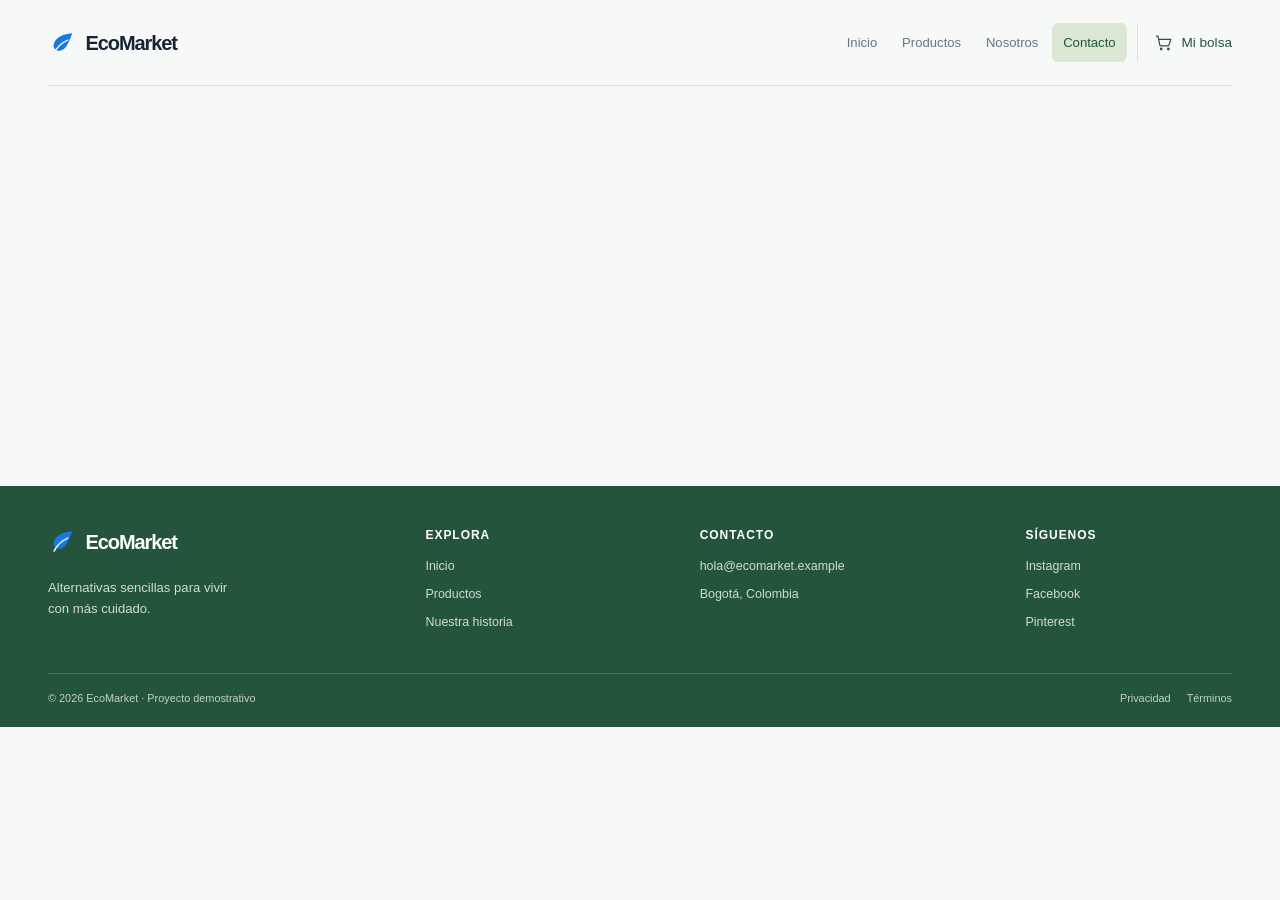
==== views/contacto.html @ 7939d9bd "feat: :construction: interfaz principal" ====
<!doctype html>
<html lang="es">
  <head>
    <meta charset="utf-8">
    <meta name="viewport" content="width=device-width, initial-scale=1">
    <meta name="theme-color" content="#f7f9f8">
    <meta name="description" content="Comunícate con el equipo de EcoMarket.">
    <title>Contacto | EcoMarket</title>
    <link rel="stylesheet" href="../css/main.css"><link rel="stylesheet" href="../css/layout.css"><link rel="stylesheet" href="../css/components.css"><link rel="stylesheet" href="../css/animations.css">
  </head>
  <body>
    <a class="skip-link" href="#contenido">Saltar al contenido</a>
    <header class="site-header"><div class="site-header__inner page-wrap">
      <a class="brand" href="../index.html" aria-label="EcoMarket, inicio"><svg class="brand__mark" viewBox="0 0 40 40" aria-hidden="true"><path d="M32 7C20 8 11 12 8 20c-2 5 1 10 7 10 9 0 13-13 17-23Z" fill="currentColor"/><path d="M8 33c4-8 9-13 18-17" fill="none" stroke="#f5f5dc" stroke-linecap="round" stroke-width="2"/></svg><span>Eco<span class="brand__accent">Market</span></span></a>
      <nav class="site-nav" aria-label="Navegación principal"><input class="site-nav__checkbox" id="menu-principal" type="checkbox" aria-label="Mostrar u ocultar menú"><label class="site-nav__button" for="menu-principal" aria-hidden="true"><span></span><span></span><span></span></label><div class="site-nav__menu"><a class="site-nav__link" href="../index.html">Inicio</a><a class="site-nav__link" href="productos.html">Productos</a><a class="site-nav__link" href="sobre-nosotros.html">Nosotros</a><a class="site-nav__link site-nav__link--current" aria-current="page" href="contacto.html">Contacto</a><a class="header-cart" href="productos.html" aria-label="Ver catálogo y bolsa demostrativa"><svg viewBox="0 0 24 24" aria-hidden="true"><path d="M3 4h2l2 10a2 2 0 0 0 2 2h8a2 2 0 0 0 2-2l2-6H6M10 20a1 1 0 1 1-2 0 1 1 0 0 1 2 0Zm9 0a1 1 0 1 1-2 0 1 1 0 0 1 2 0Z"/></svg><span>Mi bolsa</span></a></div></nav>
    </div></header>
    <main id="contenido" class="page-placeholder"></main>
    <footer class="site-footer" id="footer"><div class="site-footer__main page-wrap"><div class="site-footer__brand"><a class="brand brand--footer" href="../index.html"><svg class="brand__mark" viewBox="0 0 40 40" aria-hidden="true"><path d="M32 7C20 8 11 12 8 20c-2 5 1 10 7 10 9 0 13-13 17-23Z" fill="currentColor"/><path d="M8 33c4-8 9-13 18-17" fill="none" stroke="#f5f5dc" stroke-linecap="round" stroke-width="2"/></svg><span>Eco<span class="brand__accent">Market</span></span></a><p>Alternativas sencillas para vivir<br>con más cuidado.</p></div><div class="site-footer__column"><h2>Explora</h2><a href="../index.html">Inicio</a><a href="productos.html">Productos</a><a href="sobre-nosotros.html">Nuestra historia</a></div><div class="site-footer__column"><h2>Contacto</h2><a href="mailto:hola@ecomarket.example">hola@ecomarket.example</a><span>Bogotá, Colombia</span></div><div class="site-footer__column"><h2>Síguenos</h2><a href="#footer">Instagram</a><a href="#footer">Facebook</a><a href="#footer">Pinterest</a></div></div><div class="site-footer__bottom page-wrap"><span>© 2026 EcoMarket · Proyecto demostrativo</span><div><a href="#privacidad">Privacidad</a><a href="#terminos">Términos</a></div></div></div></footer>
  </body>
</html>
---- css/main.css ----
/* EcoMarket · tokens, reinicio y estilos globales */
:root {
  color-scheme: light;
  --color-primary: #2ecc71;
  --color-primary-dark: #27ae60;
  --color-brand: #1677e8;
  --color-brand-dark: #0c5fc4;
  --color-forest: #24543b;
  --color-leaf: #6c9567;
  --color-sage: #dce8d5;
  --color-beige: #f5f5dc;
  --color-background: #f7f9f8;
  --color-paper: #ffffff;
  --color-earth: #8b674f;
  --color-ink: #182338;
  --color-muted: #65748a;
  --color-line: #dbe2d7;
  --color-error: #b33f35;
  --color-success: #33754a;
  --font-body: "Segoe UI", Arial, sans-serif;
  --font-display: Georgia, "Times New Roman", serif;
  --radius-small: 0.4rem;
  --radius-medium: 0.9rem;
  --radius-large: 1.5rem;
  --content-width: 74rem;
  --shadow-soft: 0 0.8rem 2.2rem rgb(36 84 59 / 10%);
}

*,
*::before,
*::after { box-sizing: border-box; }

html { scroll-behavior: smooth; }
body { min-width: 20rem; margin: 0; background: var(--color-background); color: var(--color-ink); font-family: var(--font-body); font-size: 1rem; line-height: 1.6; }
img, svg { display: block; max-width: 100%; }
img { height: auto; }
button, input, textarea, select { font: inherit; }
a { color: inherit; text-decoration: none; }
button, a, input, textarea, select { -webkit-tap-highlight-color: transparent; }
h1, h2, h3, h4, p, figure { margin: 0; }
ul, ol { margin: 0; padding: 0; }

:focus-visible { outline: 3px solid #9a632f; outline-offset: 4px; }
::selection { background: var(--color-sage); color: var(--color-forest); }

.page-wrap { width: min(var(--content-width), calc(100% - 2rem)); margin-inline: auto; }
.visually-hidden { position: absolute; width: 1px; height: 1px; overflow: hidden; clip: rect(0, 0, 0, 0); white-space: nowrap; clip-path: inset(50%); }
.skip-link { position: fixed; z-index: 100; top: 0.75rem; left: 0.75rem; padding: 0.65rem 1rem; transform: translateY(-160%); border-radius: var(--radius-small); background: var(--color-forest); color: white; }
.skip-link:focus { transform: translateY(0); }
.page-placeholder { min-height: 25rem; }

@media (min-width: 48rem) {
  .page-wrap { width: min(var(--content-width), calc(100% - 4rem)); }
}

@media (prefers-reduced-motion: reduce) {
  *, *::before, *::after { scroll-behavior: auto !important; animation-duration: 0.01ms !important; animation-iteration-count: 1 !important; transition-duration: 0.01ms !important; }
}
---- css/layout.css ----
/* EcoMarket · cabecera, navegación y pie compartidos */
.site-header { position: relative; z-index: 10; background: var(--color-background); }
.site-header__inner { display: flex; min-height: 4.8rem; align-items: center; justify-content: space-between; border-bottom: 1px solid var(--color-line); }
.brand { display: inline-flex; align-items: center; gap: 0.45rem; color: var(--color-ink); font-size: 1.25rem; font-weight: 750; letter-spacing: -0.055em; line-height: 1; }
.brand__mark { width: 1.9rem; color: var(--color-brand); }
.brand__accent { color: inherit; font-weight: 750; }

.site-nav { position: relative; }
.site-nav__checkbox { position: absolute; z-index: 2; top: 0; right: 0; width: 2.75rem; height: 2.75rem; margin: 0; opacity: 0; cursor: pointer; }
.site-nav__button { display: grid; width: 2.75rem; height: 2.75rem; align-content: center; justify-items: center; gap: 0.28rem; border: 1px solid var(--color-line); border-radius: 50%; color: var(--color-forest); cursor: pointer; }
.site-nav__button span { width: 1rem; height: 1px; background: currentColor; transition: transform 180ms ease, opacity 180ms ease; }
.site-nav__checkbox:focus-visible + .site-nav__button { outline: 3px solid #9a632f; outline-offset: 4px; }
.site-nav__checkbox:checked + .site-nav__button span:first-child { transform: translateY(0.29rem) rotate(45deg); }
.site-nav__checkbox:checked + .site-nav__button span:nth-child(2) { opacity: 0; }
.site-nav__checkbox:checked + .site-nav__button span:last-child { transform: translateY(-0.29rem) rotate(-45deg); }
.site-nav__menu { position: absolute; top: calc(100% + 0.75rem); right: 0; display: none; min-width: min(17rem, calc(100vw - 2rem)); gap: 0.2rem; padding: 0.7rem; border: 1px solid var(--color-line); border-radius: var(--radius-medium); background: var(--color-paper); box-shadow: var(--shadow-soft); }
.site-nav__checkbox:checked ~ .site-nav__menu { display: grid; }
.site-nav__link { padding: 0.7rem 0.8rem; border-radius: var(--radius-small); color: var(--color-muted); font-size: 0.88rem; }
.site-nav__link:hover, .site-nav__link--current { background: var(--color-sage); color: var(--color-forest); }
.header-cart { display: flex; align-items: center; gap: 0.5rem; padding: 0.65rem 0.8rem; border-top: 1px solid var(--color-line); color: var(--color-forest); font-size: 0.85rem; }
.header-cart svg { width: 1.2rem; fill: none; stroke: currentColor; stroke-linecap: round; stroke-linejoin: round; stroke-width: 1.5; }

.site-footer { background: var(--color-forest); color: #eef3e9; }
.site-footer__main { display: grid; grid-template-columns: repeat(2, minmax(0, 1fr)); gap: 1.8rem 1rem; padding-block: 2.5rem; }
.site-footer__brand { grid-column: 1 / -1; }
.brand--footer { color: white; }
.brand--footer .brand__accent { color: inherit; }
.site-footer__brand > p { margin-top: 0.8rem; color: #d1ddcf; font-size: 0.82rem; }
.site-footer__column { display: flex; flex-direction: column; align-items: flex-start; gap: 0.5rem; color: #d1ddcf; font-size: 0.78rem; }
.site-footer__column h2 { margin-bottom: 0.2rem; color: white; font-family: var(--font-body); font-size: 0.75rem; font-weight: 700; letter-spacing: 0.08em; text-transform: uppercase; }
.site-footer__column a:hover, .site-footer__bottom a:hover { color: white; text-decoration: underline; text-underline-offset: 0.2em; }
.site-footer__bottom { display: flex; flex-direction: column; gap: 0.7rem; padding-block: 1rem 1.25rem; border-top: 1px solid rgb(255 255 255 / 20%); color: #c2d0c1; font-size: 0.68rem; }
.site-footer__bottom div { display: flex; gap: 1rem; }

@media (min-width: 42rem) {
  .site-footer__main { grid-template-columns: 1.4fr 1fr 1.2fr 0.8fr; }
  .site-footer__brand { grid-column: auto; }
  .site-footer__bottom { flex-direction: row; justify-content: space-between; }
}

@media (min-width: 54rem) {
  .site-header__inner { min-height: 5.4rem; }
  .site-nav__checkbox, .site-nav__button { display: none; }
  .site-nav__menu, .site-nav__checkbox:not(:checked) ~ .site-nav__menu, .site-nav__checkbox:checked ~ .site-nav__menu { position: static; display: flex; min-width: 0; align-items: center; gap: 0.15rem; padding: 0; border: 0; background: transparent; box-shadow: none; }
  .site-nav__link { padding: 0.55rem 0.7rem; font-size: 0.82rem; }
  .header-cart { margin-left: 0.5rem; padding: 0.55rem 0 0.55rem 1rem; border-top: 0; border-left: 1px solid var(--color-line); }
}
---- css/components.css ----
/* EcoMarket · componentes que se reutilizan en las vistas */
.button { display: inline-flex; min-height: 3rem; align-items: center; justify-content: center; gap: 0.6rem; padding: 0.7rem 1.2rem; border: 1px solid transparent; border-radius: var(--radius-small); font-size: 0.88rem; font-weight: 650; transition: color 180ms ease, background-color 180ms ease, border-color 180ms ease, transform 180ms ease; }
.button--primary { background: var(--color-primary-dark); color: white; }
.button--primary:hover { transform: translateY(-2px); background: var(--color-forest); }
.button--outline { border-color: var(--color-forest); color: var(--color-forest); }
.button--outline:hover { background: var(--color-forest); color: white; }
.button svg { width: 1.1rem; fill: none; stroke: currentColor; stroke-linecap: round; stroke-linejoin: round; stroke-width: 1.6; }

.card { overflow: hidden; border: 1px solid var(--color-line); border-radius: var(--radius-medium); background: var(--color-paper); transition: transform 200ms ease, box-shadow 200ms ease; }
.card:hover { transform: translateY(-3px); box-shadow: var(--shadow-soft); }

.field { display: grid; gap: 0.35rem; }
.field label { color: var(--color-forest); font-size: 0.8rem; font-weight: 650; }
.field input, .field textarea, .field select { width: 100%; min-height: 2.8rem; padding: 0.65rem 0.75rem; border: 1px solid var(--color-line); border-radius: var(--radius-small); background: var(--color-paper); color: var(--color-ink); }
.field textarea { min-height: 7rem; resize: vertical; }
.field input:focus, .field textarea:focus, .field select:focus { border-color: var(--color-primary-dark); outline: 0; box-shadow: 0 0 0 3px rgb(39 174 96 / 15%); }
---- css/animations.css ----
/* EcoMarket · transiciones suaves, sin bloquear controles ni contenido */
@keyframes appear { from { opacity: 0; transform: translateY(0.4rem); } to { opacity: 1; transform: translateY(0); } }

.button, .card, .site-nav__link, .site-footer__column a { transition-timing-function: ease; }
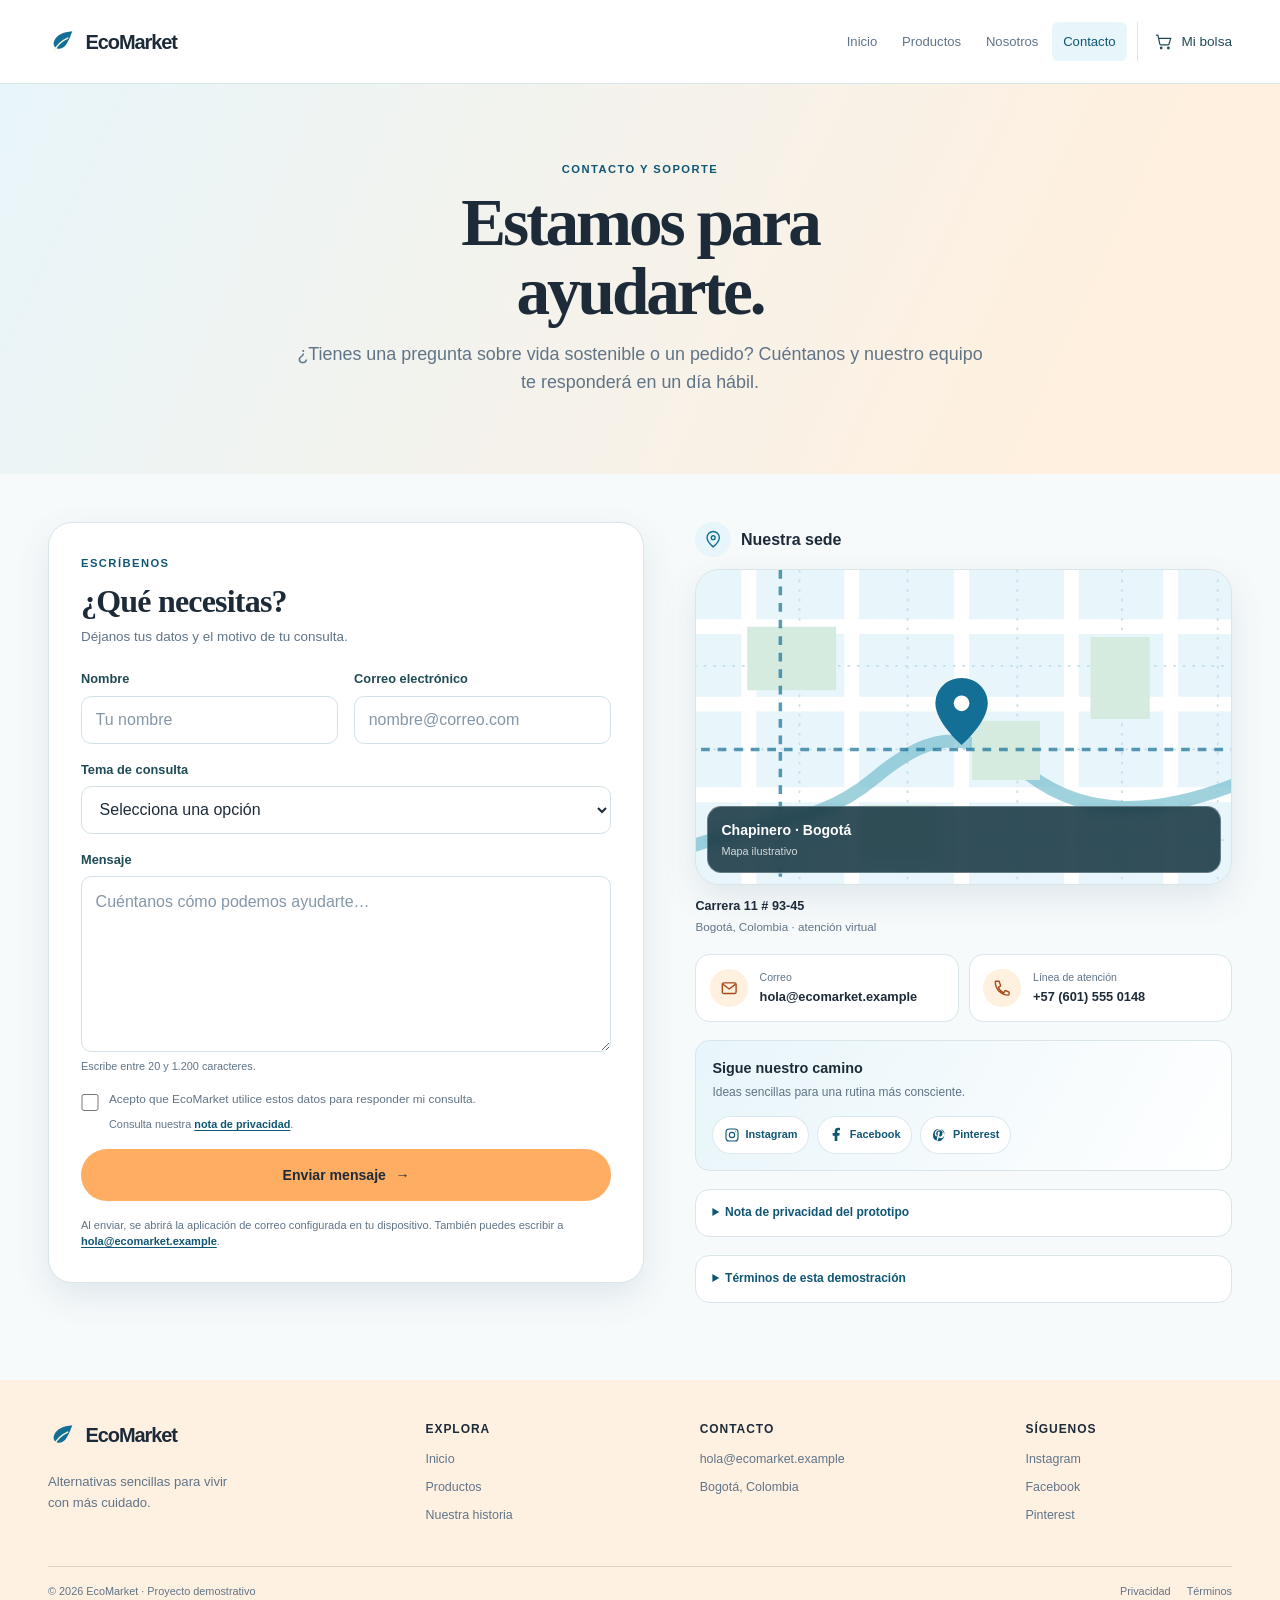
==== commit e672b7df: "feat: agregar página de contacto" ====
--- a/views/contacto.html
+++ b/views/contacto.html
@@ -3,7 +3,7 @@
   <head>
     <meta charset="utf-8">
     <meta name="viewport" content="width=device-width, initial-scale=1">
-    <meta name="theme-color" content="#f7f9f8">
+    <meta name="theme-color" content="#f7fafb">
     <meta name="description" content="Comunícate con el equipo de EcoMarket.">
     <title>Contacto | EcoMarket</title>
     <link rel="stylesheet" href="../css/main.css"><link rel="stylesheet" href="../css/layout.css"><link rel="stylesheet" href="../css/components.css"><link rel="stylesheet" href="../css/animations.css">
@@ -14,7 +14,115 @@
       <a class="brand" href="../index.html" aria-label="EcoMarket, inicio"><svg class="brand__mark" viewBox="0 0 40 40" aria-hidden="true"><path d="M32 7C20 8 11 12 8 20c-2 5 1 10 7 10 9 0 13-13 17-23Z" fill="currentColor"/><path d="M8 33c4-8 9-13 18-17" fill="none" stroke="#f5f5dc" stroke-linecap="round" stroke-width="2"/></svg><span>Eco<span class="brand__accent">Market</span></span></a>
       <nav class="site-nav" aria-label="Navegación principal"><input class="site-nav__checkbox" id="menu-principal" type="checkbox" aria-label="Mostrar u ocultar menú"><label class="site-nav__button" for="menu-principal" aria-hidden="true"><span></span><span></span><span></span></label><div class="site-nav__menu"><a class="site-nav__link" href="../index.html">Inicio</a><a class="site-nav__link" href="productos.html">Productos</a><a class="site-nav__link" href="sobre-nosotros.html">Nosotros</a><a class="site-nav__link site-nav__link--current" aria-current="page" href="contacto.html">Contacto</a><a class="header-cart" href="productos.html" aria-label="Ver catálogo y bolsa demostrativa"><svg viewBox="0 0 24 24" aria-hidden="true"><path d="M3 4h2l2 10a2 2 0 0 0 2 2h8a2 2 0 0 0 2-2l2-6H6M10 20a1 1 0 1 1-2 0 1 1 0 0 1 2 0Zm9 0a1 1 0 1 1-2 0 1 1 0 0 1 2 0Z"/></svg><span>Mi bolsa</span></a></div></nav>
     </div></header>
-    <main id="contenido" class="page-placeholder"></main>
-    <footer class="site-footer" id="footer"><div class="site-footer__main page-wrap"><div class="site-footer__brand"><a class="brand brand--footer" href="../index.html"><svg class="brand__mark" viewBox="0 0 40 40" aria-hidden="true"><path d="M32 7C20 8 11 12 8 20c-2 5 1 10 7 10 9 0 13-13 17-23Z" fill="currentColor"/><path d="M8 33c4-8 9-13 18-17" fill="none" stroke="#f5f5dc" stroke-linecap="round" stroke-width="2"/></svg><span>Eco<span class="brand__accent">Market</span></span></a><p>Alternativas sencillas para vivir<br>con más cuidado.</p></div><div class="site-footer__column"><h2>Explora</h2><a href="../index.html">Inicio</a><a href="productos.html">Productos</a><a href="sobre-nosotros.html">Nuestra historia</a></div><div class="site-footer__column"><h2>Contacto</h2><a href="mailto:hola@ecomarket.example">hola@ecomarket.example</a><span>Bogotá, Colombia</span></div><div class="site-footer__column"><h2>Síguenos</h2><a href="#footer">Instagram</a><a href="#footer">Facebook</a><a href="#footer">Pinterest</a></div></div><div class="site-footer__bottom page-wrap"><span>© 2026 EcoMarket · Proyecto demostrativo</span><div><a href="#privacidad">Privacidad</a><a href="#terminos">Términos</a></div></div></div></footer>
+    <main id="contenido" class="contact-page">
+      <section class="contact-intro" aria-labelledby="contact-title">
+        <div class="page-wrap">
+          <p class="eyebrow">Contacto y soporte</p>
+          <h1 id="contact-title">Estamos para ayudarte.</h1>
+          <p>¿Tienes una pregunta sobre vida sostenible o un pedido? Cuéntanos y nuestro equipo te responderá en un día hábil.</p>
+        </div>
+      </section>
+
+      <section class="contact-section page-wrap" aria-label="Formulario y datos de contacto">
+        <div class="contact-grid">
+          <div class="contact-form-panel">
+            <div class="contact-form-panel__intro">
+              <p class="eyebrow">Escríbenos</p>
+              <h2>¿Qué necesitas?</h2>
+              <p>Déjanos tus datos y el motivo de tu consulta.</p>
+            </div>
+            <form class="contact-form" action="mailto:hola@ecomarket.example" method="post" enctype="text/plain">
+              <div class="contact-form__fields">
+                <div class="field">
+                  <label for="contact-name">Nombre</label>
+                  <input id="contact-name" name="nombre" type="text" autocomplete="name" minlength="2" maxlength="80" placeholder="Tu nombre" required>
+                </div>
+                <div class="field">
+                  <label for="contact-email">Correo electrónico</label>
+                  <input id="contact-email" name="correo" type="email" autocomplete="email" maxlength="120" placeholder="nombre@correo.com" required>
+                </div>
+                <div class="field contact-form__subject">
+                  <label for="contact-subject">Tema de consulta</label>
+                  <select id="contact-subject" name="tema" required>
+                    <option value="" selected disabled>Selecciona una opción</option>
+                    <option value="productos">Productos y materiales</option>
+                    <option value="pedido">Mi pedido</option>
+                    <option value="devolucion">Envíos y devoluciones</option>
+                    <option value="otro">Otro tema</option>
+                  </select>
+                </div>
+                <div class="field contact-form__message">
+                  <label for="contact-message">Mensaje</label>
+                  <textarea id="contact-message" name="mensaje" rows="6" minlength="20" maxlength="1200" placeholder="Cuéntanos cómo podemos ayudarte…" required></textarea>
+                  <small>Escribe entre 20 y 1.200 caracteres.</small>
+                </div>
+              </div>
+              <div class="contact-consent">
+                <input id="contact-consent" name="consentimiento" type="checkbox" required>
+                <label for="contact-consent">Acepto que EcoMarket utilice estos datos para responder mi consulta.</label>
+              </div>
+              <p class="contact-consent__note">Consulta nuestra <a href="#privacidad">nota de privacidad</a>.</p>
+              <button class="button button--primary contact-form__submit" type="submit">Enviar mensaje <span aria-hidden="true">→</span></button>
+              <p class="contact-form__note">Al enviar, se abrirá la aplicación de correo configurada en tu dispositivo. También puedes escribir a <a href="mailto:hola@ecomarket.example">hola@ecomarket.example</a>.</p>
+            </form>
+          </div>
+
+          <aside class="contact-aside" aria-label="Ubicación y otros medios de contacto">
+            <section class="contact-location" aria-labelledby="location-title">
+              <div class="contact-section-heading">
+                <span class="contact-section-heading__icon" aria-hidden="true"><svg viewBox="0 0 24 24"><path d="M20 10c0 5-8 12-8 12S4 15 4 10a8 8 0 1 1 16 0Z"/><circle cx="12" cy="10" r="2.5"/></svg></span>
+                <h2 id="location-title">Nuestra sede</h2>
+              </div>
+              <div class="contact-map" role="img" aria-label="Mapa ilustrativo de Chapinero, Bogotá. La dirección es de demostración y no corresponde a una tienda abierta al público.">
+                <svg viewBox="0 0 640 360" aria-hidden="true" preserveAspectRatio="xMidYMid slice">
+                  <rect width="640" height="360" fill="#e8f5fa"/>
+                  <path d="M0 65h640M0 154h640M0 258h640M74 0v360M192 0v360M318 0v360M444 0v360M558 0v360" stroke="#fff" stroke-width="17"/>
+                  <path d="M0 110h640M0 206h640M0 310h640M132 0v360M256 0v360M382 0v360M502 0v360M612 0v360" stroke="#c3dfe8" stroke-width="2" stroke-dasharray="3 8"/>
+                  <path d="M0 320c94-35 151-25 218-81 73-61 112-52 179-3 63 47 143 48 243 7" fill="none" stroke="#78bfd1" stroke-width="15" opacity=".7"/>
+                  <path d="M72 65h102v73H72zm258 108h78v68h-78zM466 77h68v94h-68zM205 270h83v62h-83z" fill="#d5ebdf"/>
+                  <path d="M110 0v360M0 206h640" stroke="#146f96" stroke-width="4" stroke-dasharray="10 9" opacity=".7"/>
+                  <circle cx="318" cy="154" r="30" fill="#ffad62" opacity=".28"/>
+                  <path d="M318 124c-17 0-30 13-30 29 0 22 30 48 30 48s30-26 30-48c0-16-13-29-30-29Z" fill="#146f96"/>
+                  <circle cx="318" cy="153" r="9" fill="#fff"/>
+                </svg>
+                <div class="contact-map__caption"><strong>Chapinero · Bogotá</strong><span>Mapa ilustrativo</span></div>
+              </div>
+              <address class="contact-address"><strong>Carrera 11 # 93-45</strong><span>Bogotá, Colombia · atención virtual</span></address>
+            </section>
+
+            <div class="contact-methods" aria-label="Contacto directo">
+              <a class="contact-method" href="mailto:hola@ecomarket.example">
+                <span class="contact-method__icon" aria-hidden="true"><svg viewBox="0 0 24 24"><rect x="3" y="5" width="18" height="14" rx="2"/><path d="m4 7 8 6 8-6"/></svg></span>
+                <span><small>Correo</small><strong>hola@ecomarket.example</strong></span>
+              </a>
+              <a class="contact-method" href="tel:+576015550148">
+                <span class="contact-method__icon" aria-hidden="true"><svg viewBox="0 0 24 24"><path d="M7 3H4a1 1 0 0 0-1 1c0 9.4 7.6 17 17 17a1 1 0 0 0 1-1v-3l-5-2-2 3a14 14 0 0 1-7-7l3-2-2-6Z"/></svg></span>
+                <span><small>Línea de atención</small><strong>+57 (601) 555 0148</strong></span>
+              </a>
+            </div>
+
+            <section class="contact-social" aria-labelledby="social-title">
+              <h2 id="social-title">Sigue nuestro camino</h2>
+              <p>Ideas sencillas para una rutina más consciente.</p>
+              <div class="contact-social__links">
+                <a href="https://www.instagram.com/" target="_blank" rel="noopener noreferrer" aria-label="Instagram de EcoMarket, enlace de demostración"><svg viewBox="0 0 24 24" aria-hidden="true"><rect x="3" y="3" width="18" height="18" rx="5"/><circle cx="12" cy="12" r="4"/><circle cx="17.5" cy="6.5" r=".8" fill="currentColor" stroke="none"/></svg><span>Instagram</span></a>
+                <a href="https://www.facebook.com/" target="_blank" rel="noopener noreferrer" aria-label="Facebook de EcoMarket, enlace de demostración"><svg viewBox="0 0 24 24" aria-hidden="true"><path d="M14 21v-8h3l.5-4H14V7c0-1.2.4-2 2-2h2V1.5c-.8-.1-1.8-.2-3-.2-3.2 0-5 1.9-5 5.3V9H7v4h3v8Z" fill="currentColor" stroke="none"/></svg><span>Facebook</span></a>
+                <a href="https://www.pinterest.com/" target="_blank" rel="noopener noreferrer" aria-label="Pinterest de EcoMarket, enlace de demostración"><svg viewBox="0 0 24 24" aria-hidden="true"><path d="M12 3a9 9 0 0 0-3.3 17.4c-.1-1.5 0-3 .4-4.6l1.2-5s-.3-.6-.3-1.5c0-1.4.8-2.5 1.9-2.5.9 0 1.3.7 1.3 1.6 0 1-.7 2.5-1 3.9-.3 1.1.6 2 1.7 2 2 0 3.4-2.6 3.4-5.6 0-2.3-1.6-4-4.4-4-3.2 0-5.2 2.4-5.2 5.1 0 .9.3 1.9.8 2.4.2.2.2.4.2.6l-.3 1c-.1.3-.3.4-.6.3-1.4-.6-2.1-2.2-2.1-4 0-3 2.6-6.7 7.7-6.7 4.1 0 6.8 3 6.8 6.2 0 4.2-2.3 7.3-5.8 7.3-1.2 0-2.4-.7-2.8-1.4l-.8 3c-.3 1-.8 2-1.3 2.8A9 9 0 1 0 12 3Z" fill="currentColor" stroke="none"/></svg><span>Pinterest</span></a>
+              </div>
+            </section>
+
+            <details class="contact-privacy" id="privacidad">
+              <summary>Nota de privacidad del prototipo</summary>
+              <p>Esta versión académica no guarda los datos. Al enviar el formulario, tu navegador abrirá la aplicación de correo configurada para que decidas si quieres enviar el mensaje.</p>
+            </details>
+            <details class="contact-privacy" id="terminos">
+              <summary>Términos de esta demostración</summary>
+              <p>La ubicación, el teléfono y el contenido son ilustrativos. EcoMarket es un proyecto académico y no procesa compras ni solicitudes reales.</p>
+            </details>
+          </aside>
+        </div>
+      </section>
+    </main>
+    <footer class="site-footer" id="footer"><div class="site-footer__main page-wrap"><div class="site-footer__brand"><a class="brand brand--footer" href="../index.html"><svg class="brand__mark" viewBox="0 0 40 40" aria-hidden="true"><path d="M32 7C20 8 11 12 8 20c-2 5 1 10 7 10 9 0 13-13 17-23Z" fill="currentColor"/><path d="M8 33c4-8 9-13 18-17" fill="none" stroke="#f5f5dc" stroke-linecap="round" stroke-width="2"/></svg><span>Eco<span class="brand__accent">Market</span></span></a><p>Alternativas sencillas para vivir<br>con más cuidado.</p></div><div class="site-footer__column"><h2>Explora</h2><a href="../index.html">Inicio</a><a href="productos.html">Productos</a><a href="sobre-nosotros.html">Nuestra historia</a></div><div class="site-footer__column"><h2>Contacto</h2><a href="mailto:hola@ecomarket.example">hola@ecomarket.example</a><span>Bogotá, Colombia</span></div><div class="site-footer__column"><h2>Síguenos</h2><a href="https://www.instagram.com/" target="_blank" rel="noopener noreferrer">Instagram</a><a href="https://www.facebook.com/" target="_blank" rel="noopener noreferrer">Facebook</a><a href="https://www.pinterest.com/" target="_blank" rel="noopener noreferrer">Pinterest</a></div></div><div class="site-footer__bottom page-wrap"><span>© 2026 EcoMarket · Proyecto demostrativo</span><div><a href="#privacidad">Privacidad</a><a href="#terminos">Términos</a></div></div></footer>
   </body>
 </html>
--- a/css/main.css
+++ b/css/main.css
@@ -1,20 +1,23 @@
-/* EcoMarket · tokens, reinicio y estilos globales */
+/* EcoMarket · paleta cielo y mandarina, reinicio y estilos globales */
 :root {
   color-scheme: light;
-  --color-primary: #2ecc71;
-  --color-primary-dark: #27ae60;
-  --color-brand: #1677e8;
-  --color-brand-dark: #0c5fc4;
-  --color-forest: #24543b;
-  --color-leaf: #6c9567;
-  --color-sage: #dce8d5;
-  --color-beige: #f5f5dc;
-  --color-background: #f7f9f8;
+  --color-primary: #ffad62;
+  --color-primary-dark: #ee8b40;
+  --color-brand: #146f96;
+  --color-brand-dark: #105675;
+  --color-forest: #204b55;
+  --color-leaf: #67a27f;
+  --color-sage: #e1f0f4;
+  --color-beige: #fff1e2;
+  --color-background: #f7fafb;
   --color-paper: #ffffff;
-  --color-earth: #8b674f;
-  --color-ink: #182338;
-  --color-muted: #65748a;
-  --color-line: #dbe2d7;
+  --color-earth: #b85e32;
+  --color-ink: #1d2b39;
+  --color-muted: #607487;
+  --color-line: #d9e5e9;
+  --color-sky: #e8f5fa;
+  --color-apricot: #fff0df;
+  --color-orange: #a84b1c;
   --color-error: #b33f35;
   --color-success: #33754a;
   --font-body: "Segoe UI", Arial, sans-serif;
@@ -23,7 +26,7 @@
   --radius-medium: 0.9rem;
   --radius-large: 1.5rem;
   --content-width: 74rem;
-  --shadow-soft: 0 0.8rem 2.2rem rgb(36 84 59 / 10%);
+  --shadow-soft: 0 0.8rem 2.2rem rgb(29 83 105 / 11%);
 }
 
 *,
@@ -40,7 +43,7 @@
 h1, h2, h3, h4, p, figure { margin: 0; }
 ul, ol { margin: 0; padding: 0; }
 
-:focus-visible { outline: 3px solid #9a632f; outline-offset: 4px; }
+:focus-visible { outline: 3px solid #a55220; outline-offset: 4px; }
 ::selection { background: var(--color-sage); color: var(--color-forest); }
 
 .page-wrap { width: min(var(--content-width), calc(100% - 2rem)); margin-inline: auto; }
--- a/css/layout.css
+++ b/css/layout.css
@@ -1,35 +1,38 @@
-/* EcoMarket · cabecera, navegación y pie compartidos */
-.site-header { position: relative; z-index: 10; background: var(--color-background); }
-.site-header__inner { display: flex; min-height: 4.8rem; align-items: center; justify-content: space-between; border-bottom: 1px solid var(--color-line); }
-.brand { display: inline-flex; align-items: center; gap: 0.45rem; color: var(--color-ink); font-size: 1.25rem; font-weight: 750; letter-spacing: -0.055em; line-height: 1; }
+﻿/* EcoMarket · cabecera, navegación y pie compartidos */
+.site-header { position: relative; z-index: 10; border-bottom: 1px solid var(--color-line); background: var(--color-paper); }
+.site-header__inner { display: flex; min-height: 4.8rem; align-items: center; justify-content: space-between; }
+.brand { display: inline-flex; flex: 0 0 auto; align-items: center; gap: 0.45rem; color: var(--color-ink); font-size: 1.25rem; font-weight: 750; letter-spacing: -0.055em; line-height: 1; }
 .brand__mark { width: 1.9rem; color: var(--color-brand); }
 .brand__accent { color: inherit; font-weight: 750; }
 
+.site-header__actions { display: flex; align-items: center; gap: 0.2rem; }
 .site-nav { position: relative; }
 .site-nav__checkbox { position: absolute; z-index: 2; top: 0; right: 0; width: 2.75rem; height: 2.75rem; margin: 0; opacity: 0; cursor: pointer; }
 .site-nav__button { display: grid; width: 2.75rem; height: 2.75rem; align-content: center; justify-items: center; gap: 0.28rem; border: 1px solid var(--color-line); border-radius: 50%; color: var(--color-forest); cursor: pointer; }
 .site-nav__button span { width: 1rem; height: 1px; background: currentColor; transition: transform 180ms ease, opacity 180ms ease; }
-.site-nav__checkbox:focus-visible + .site-nav__button { outline: 3px solid #9a632f; outline-offset: 4px; }
+.site-nav__checkbox:focus-visible + .site-nav__button { outline: 3px solid var(--color-brand); outline-offset: 4px; }
 .site-nav__checkbox:checked + .site-nav__button span:first-child { transform: translateY(0.29rem) rotate(45deg); }
 .site-nav__checkbox:checked + .site-nav__button span:nth-child(2) { opacity: 0; }
 .site-nav__checkbox:checked + .site-nav__button span:last-child { transform: translateY(-0.29rem) rotate(-45deg); }
 .site-nav__menu { position: absolute; top: calc(100% + 0.75rem); right: 0; display: none; min-width: min(17rem, calc(100vw - 2rem)); gap: 0.2rem; padding: 0.7rem; border: 1px solid var(--color-line); border-radius: var(--radius-medium); background: var(--color-paper); box-shadow: var(--shadow-soft); }
 .site-nav__checkbox:checked ~ .site-nav__menu { display: grid; }
 .site-nav__link { padding: 0.7rem 0.8rem; border-radius: var(--radius-small); color: var(--color-muted); font-size: 0.88rem; }
-.site-nav__link:hover, .site-nav__link--current { background: var(--color-sage); color: var(--color-forest); }
-.header-cart { display: flex; align-items: center; gap: 0.5rem; padding: 0.65rem 0.8rem; border-top: 1px solid var(--color-line); color: var(--color-forest); font-size: 0.85rem; }
-.header-cart svg { width: 1.2rem; fill: none; stroke: currentColor; stroke-linecap: round; stroke-linejoin: round; stroke-width: 1.5; }
+.site-nav__link:hover, .site-nav__link--current { background: var(--color-sky); color: var(--color-brand-dark); }
+.header-quicklinks { display: flex; align-items: center; gap: 0.15rem; }
+.header-icon { display: grid; width: 2.65rem; height: 2.65rem; place-items: center; border-radius: 50%; color: var(--color-muted); transition: background-color 180ms ease, color 180ms ease; }
+.header-icon:hover { background: var(--color-sky); color: var(--color-brand-dark); }
+.header-icon svg { width: 1.35rem; fill: none; stroke: currentColor; stroke-linecap: round; stroke-linejoin: round; stroke-width: 1.8; }
 
-.site-footer { background: var(--color-forest); color: #eef3e9; }
+.site-footer { background: var(--color-beige); color: var(--color-ink); }
 .site-footer__main { display: grid; grid-template-columns: repeat(2, minmax(0, 1fr)); gap: 1.8rem 1rem; padding-block: 2.5rem; }
 .site-footer__brand { grid-column: 1 / -1; }
-.brand--footer { color: white; }
+.brand--footer { color: var(--color-ink); }
 .brand--footer .brand__accent { color: inherit; }
-.site-footer__brand > p { margin-top: 0.8rem; color: #d1ddcf; font-size: 0.82rem; }
-.site-footer__column { display: flex; flex-direction: column; align-items: flex-start; gap: 0.5rem; color: #d1ddcf; font-size: 0.78rem; }
-.site-footer__column h2 { margin-bottom: 0.2rem; color: white; font-family: var(--font-body); font-size: 0.75rem; font-weight: 700; letter-spacing: 0.08em; text-transform: uppercase; }
-.site-footer__column a:hover, .site-footer__bottom a:hover { color: white; text-decoration: underline; text-underline-offset: 0.2em; }
-.site-footer__bottom { display: flex; flex-direction: column; gap: 0.7rem; padding-block: 1rem 1.25rem; border-top: 1px solid rgb(255 255 255 / 20%); color: #c2d0c1; font-size: 0.68rem; }
+.site-footer__brand > p { max-width: 18rem; margin-top: 0.8rem; color: var(--color-muted); font-size: 0.82rem; }
+.site-footer__column { display: flex; flex-direction: column; align-items: flex-start; gap: 0.5rem; color: var(--color-muted); font-size: 0.78rem; }
+.site-footer__column h2 { margin-bottom: 0.2rem; color: var(--color-ink); font-family: var(--font-body); font-size: 0.75rem; font-weight: 700; letter-spacing: 0.08em; text-transform: uppercase; }
+.site-footer__column a:hover, .site-footer__bottom a:hover { color: var(--color-brand-dark); text-decoration: underline; text-underline-offset: 0.2em; }
+.site-footer__bottom { display: flex; flex-direction: column; gap: 0.7rem; padding-block: 1rem 1.25rem; border-top: 1px solid rgb(24 35 56 / 15%); color: var(--color-muted); font-size: 0.68rem; }
 .site-footer__bottom div { display: flex; gap: 1rem; }
 
 @media (min-width: 42rem) {
@@ -39,9 +42,19 @@
 }
 
 @media (min-width: 54rem) {
-  .site-header__inner { min-height: 5.4rem; }
+  .site-header__inner { min-height: 5.2rem; }
+  .site-header__actions { flex: 1; justify-content: flex-end; gap: clamp(1rem, 4vw, 3rem); margin-left: 2rem; }
   .site-nav__checkbox, .site-nav__button { display: none; }
   .site-nav__menu, .site-nav__checkbox:not(:checked) ~ .site-nav__menu, .site-nav__checkbox:checked ~ .site-nav__menu { position: static; display: flex; min-width: 0; align-items: center; gap: 0.15rem; padding: 0; border: 0; background: transparent; box-shadow: none; }
   .site-nav__link { padding: 0.55rem 0.7rem; font-size: 0.82rem; }
+  .header-quicklinks { gap: 0.35rem; }
+}
+
+@media (prefers-reduced-motion: reduce) {
+  .site-nav__button span, .header-icon { transition: none; }
+}
+.header-cart { display: flex; align-items: center; gap: 0.5rem; padding: 0.65rem 0.8rem; border-top: 1px solid var(--color-line); color: var(--color-forest); font-size: 0.85rem; }
+.header-cart svg { width: 1.2rem; fill: none; stroke: currentColor; stroke-linecap: round; stroke-linejoin: round; stroke-width: 1.5; }
+@media (min-width: 54rem) {
   .header-cart { margin-left: 0.5rem; padding: 0.55rem 0 0.55rem 1rem; border-top: 0; border-left: 1px solid var(--color-line); }
 }
--- a/css/components.css
+++ b/css/components.css
@@ -1,9 +1,11 @@
-/* EcoMarket · componentes que se reutilizan en las vistas */
-.button { display: inline-flex; min-height: 3rem; align-items: center; justify-content: center; gap: 0.6rem; padding: 0.7rem 1.2rem; border: 1px solid transparent; border-radius: var(--radius-small); font-size: 0.88rem; font-weight: 650; transition: color 180ms ease, background-color 180ms ease, border-color 180ms ease, transform 180ms ease; }
-.button--primary { background: var(--color-primary-dark); color: white; }
-.button--primary:hover { transform: translateY(-2px); background: var(--color-forest); }
+﻿/* EcoMarket · botones, campos y componentes de contenido */
+.button { display: inline-flex; min-height: 3rem; align-items: center; justify-content: center; gap: 0.6rem; padding: 0.7rem 1.2rem; border: 1px solid transparent; border-radius: 999px; font-size: 0.88rem; font-weight: 650; transition: color 180ms ease, background-color 180ms ease, border-color 180ms ease, transform 180ms ease; }
+.button--primary { background: var(--color-primary); color: var(--color-ink); }
+.button--primary:hover { transform: translateY(-2px); background: var(--color-primary-dark); }
 .button--outline { border-color: var(--color-forest); color: var(--color-forest); }
 .button--outline:hover { background: var(--color-forest); color: white; }
+.button--hero-outline { border-color: rgb(255 255 255 / 70%); background: rgb(255 255 255 / 9%); color: white; backdrop-filter: blur(5px); }
+.button--hero-outline:hover { background: white; color: var(--color-ink); }
 .button svg { width: 1.1rem; fill: none; stroke: currentColor; stroke-linecap: round; stroke-linejoin: round; stroke-width: 1.6; }
 
 .card { overflow: hidden; border: 1px solid var(--color-line); border-radius: var(--radius-medium); background: var(--color-paper); transition: transform 200ms ease, box-shadow 200ms ease; }
@@ -13,4 +15,356 @@
 .field label { color: var(--color-forest); font-size: 0.8rem; font-weight: 650; }
 .field input, .field textarea, .field select { width: 100%; min-height: 2.8rem; padding: 0.65rem 0.75rem; border: 1px solid var(--color-line); border-radius: var(--radius-small); background: var(--color-paper); color: var(--color-ink); }
 .field textarea { min-height: 7rem; resize: vertical; }
-.field input:focus, .field textarea:focus, .field select:focus { border-color: var(--color-primary-dark); outline: 0; box-shadow: 0 0 0 3px rgb(39 174 96 / 15%); }
+.field input:focus, .field textarea:focus, .field select:focus { border-color: var(--color-brand); outline: 0; box-shadow: 0 0 0 3px rgb(20 111 150 / 16%); }
+
+.home-hero { position: relative; isolation: isolate; min-height: 34rem; overflow: hidden; background: var(--color-forest); color: white; }
+.home-hero__image, .home-hero__shade { position: absolute; z-index: -1; inset: 0; width: 100%; height: 100%; }
+.home-hero__image { object-fit: cover; object-position: center 51%; }
+.home-hero__shade { background: linear-gradient(90deg, rgb(9 23 18 / 76%) 0%, rgb(9 23 18 / 46%) 47%, rgb(9 23 18 / 7%) 100%), linear-gradient(0deg, rgb(9 23 18 / 34%), transparent 58%); }
+.home-hero__content { display: flex; min-height: inherit; flex-direction: column; align-items: flex-start; justify-content: flex-end; padding-block: 7rem 3.6rem; animation: appear 650ms ease-out both; }
+.eyebrow { margin-bottom: 0.55rem; color: var(--color-brand-dark); font-size: 0.7rem; font-weight: 750; letter-spacing: 0.13em; text-transform: uppercase; }
+.eyebrow--light { display: inline-flex; align-items: center; margin-bottom: 1rem; padding: 0.38rem 0.75rem; border: 1px solid rgb(255 255 255 / 38%); border-radius: 999px; background: rgb(255 255 255 / 12%); color: white; letter-spacing: 0.09em; }
+.home-hero h1 { max-width: 12ch; font-family: var(--font-display); font-size: clamp(2.8rem, 7vw, 5.6rem); font-weight: 700; letter-spacing: -0.045em; line-height: 0.99; text-wrap: balance; }
+.home-hero__copy { max-width: 35rem; margin-top: 1rem; color: rgb(255 255 255 / 88%); font-size: clamp(1rem, 1.7vw, 1.18rem); line-height: 1.6; }
+.home-hero__actions { display: flex; flex-wrap: wrap; gap: 0.7rem; margin-top: 1.6rem; }
+
+.home-categories { display: flex; flex-wrap: wrap; justify-content: center; gap: 0.65rem; padding-block: 1.65rem; }
+.home-categories a { padding: 0.62rem 1.05rem; border: 1px solid var(--color-line); border-radius: 999px; background: var(--color-paper); color: var(--color-muted); font-size: 0.8rem; font-weight: 600; transition: background-color 180ms ease, border-color 180ms ease, color 180ms ease; }
+.home-categories a:hover { border-color: #add5e5; background: var(--color-sky); color: var(--color-brand-dark); }
+
+.section-space { padding-block: clamp(3.25rem, 7vw, 5.4rem); }
+.home-featured { background: var(--color-paper); }
+.section-heading { display: flex; align-items: flex-end; justify-content: space-between; gap: 2rem; margin-bottom: 1.6rem; }
+.section-heading h2, .home-values h2 { max-width: 19ch; font-family: var(--font-display); font-size: clamp(1.8rem, 4vw, 3rem); letter-spacing: -0.035em; line-height: 1.08; text-wrap: balance; }
+.section-heading__copy { margin-top: 0.55rem; color: var(--color-muted); font-size: 0.94rem; }
+.text-link { display: inline-flex; flex: 0 0 auto; align-items: center; gap: 0.4rem; color: var(--color-brand-dark); font-size: 0.84rem; font-weight: 700; }
+.text-link span, .product-card__link span { transition: transform 160ms ease; }
+.text-link:hover span, .product-card__link:hover span { transform: translateX(3px); }
+
+.product-grid { display: grid; grid-template-columns: repeat(2, minmax(0, 1fr)); gap: 0.9rem; align-items: stretch; }
+.product-card { display: flex; min-width: 0; flex-direction: column; border-color: #edf0f4; border-radius: var(--radius-medium); }
+.product-card__image { display: block; aspect-ratio: 1 / 0.92; overflow: hidden; background: #edf1ed; }
+.product-card__image img { width: 100%; height: 100%; object-fit: cover; transition: transform 350ms ease; }
+.product-card:hover .product-card__image img { transform: scale(1.035); }
+.product-card__body { display: flex; flex: 1; flex-direction: column; padding: 0.85rem; }
+.product-card__tag { margin-bottom: 0.3rem; color: var(--color-brand-dark); font-size: 0.62rem; font-weight: 750; letter-spacing: 0.08em; text-transform: uppercase; }
+.product-card h3 { font-size: 0.95rem; font-weight: 720; line-height: 1.3; }
+.product-card h3 a:hover { color: var(--color-brand-dark); }
+.product-card__description { display: -webkit-box; min-height: 2.55em; overflow: hidden; margin-top: 0.4rem; color: var(--color-muted); font-size: 0.78rem; line-height: 1.45; -webkit-box-orient: vertical; -webkit-line-clamp: 2; }
+.product-card__bottom { display: flex; align-items: center; justify-content: space-between; gap: 0.45rem; margin-top: auto; padding-top: 0.9rem; }
+.product-card__price { color: var(--color-ink); font-size: 0.94rem; font-weight: 760; white-space: nowrap; }
+.product-card__link { display: inline-flex; align-items: center; gap: 0.2rem; color: var(--color-brand-dark); font-size: 0.74rem; font-weight: 700; white-space: nowrap; }
+.price-note { margin-top: 1.1rem; color: var(--color-muted); font-size: 0.72rem; }
+
+.home-values { padding-block: clamp(3.5rem, 7vw, 5.5rem); background: linear-gradient(115deg, var(--color-sky), var(--color-apricot)); }
+.home-values__layout { display: grid; gap: 2.5rem; }
+.home-values__intro > p:not(.eyebrow) { max-width: 35rem; margin-top: 0.85rem; color: var(--color-muted); }
+.home-values__intro .text-link { margin-top: 1.15rem; }
+.value-list { display: grid; gap: 0.75rem; }
+.value-item { display: flex; align-items: flex-start; gap: 0.9rem; padding: 1rem; border: 1px solid rgb(36 84 59 / 10%); border-radius: var(--radius-medium); background: rgb(255 255 255 / 76%); }
+.value-item > span { display: grid; flex: 0 0 2.4rem; width: 2.4rem; height: 2.4rem; place-items: center; border-radius: 50%; background: #e5f0e5; color: var(--color-success); font-size: 0.7rem; font-weight: 750; }
+.value-item h3 { font-size: 0.94rem; }
+.value-item p { margin-top: 0.2rem; color: var(--color-muted); font-size: 0.79rem; }
+
+@media (max-width: 23rem) {
+  .product-grid { grid-template-columns: minmax(0, 1fr); }
+  .product-card__image { aspect-ratio: 1 / 0.78; }
+  .section-heading { align-items: flex-start; flex-direction: column; gap: 0.8rem; }
+  .home-hero__actions { align-items: stretch; flex-direction: column; width: 100%; }
+  .home-hero__actions .button { width: 100%; }
+}
+
+@media (min-width: 48rem) {
+  .home-hero { min-height: clamp(34rem, 57vw, 46rem); }
+  .home-hero__content { padding-block: 8rem 5rem; }
+  .home-categories { padding-block: 1.9rem; }
+  .product-grid { grid-template-columns: repeat(3, minmax(0, 1fr)); gap: 1.15rem; }
+  .product-card__image { aspect-ratio: 1 / 0.88; }
+  .product-card__body { padding: 1.15rem; }
+  .product-card h3 { font-size: 1.03rem; }
+  .product-card__description { font-size: 0.84rem; }
+  .product-card__price { font-size: 1rem; }
+  .home-values__layout { grid-template-columns: 0.9fr 1.1fr; align-items: center; gap: 4rem; }
+  .value-list { gap: 0.85rem; }
+}
+
+@media (min-width: 70rem) {
+  .product-grid { gap: 1.35rem; }
+  .product-card__body { padding: 1.2rem; }
+}
+
+@media (prefers-reduced-motion: reduce) {
+  .button, .card, .product-card__image img, .text-link span, .product-card__link span { transition: none; }
+  .home-hero__content { animation: none; }
+}
+
+/* Catálogo sostenible: filtros y paginación funcionan sin JavaScript. */
+.catalog-page { padding-bottom: clamp(3rem, 6vw, 5rem); }
+.catalog-intro { padding-block: clamp(2.4rem, 5vw, 4.2rem); background: linear-gradient(115deg, var(--color-sky), var(--color-apricot) 80%); }
+.catalog-intro .page-wrap { display: grid; justify-items: start; }
+.catalog-intro h1 { max-width: 17ch; font-family: var(--font-display); font-size: clamp(2.2rem, 5vw, 3.7rem); letter-spacing: -0.04em; line-height: 1.08; }
+.catalog-intro .page-wrap > p:last-child { margin-top: 0.6rem; color: var(--color-muted); }
+.catalog-heading { display: flex; align-items: flex-end; justify-content: space-between; gap: 1rem; margin-bottom: 1.1rem; }
+.catalog-heading h2 { font-family: var(--font-display); font-size: clamp(1.5rem, 3vw, 2rem); line-height: 1.2; }
+.catalog-heading p, .catalog-toolbar, .catalog-footnote, .filter-note { color: var(--color-muted); font-size: 0.8rem; }
+.catalog-heading p { margin-top: 0.35rem; }
+.catalog-count { flex: 0 0 auto; padding: 0.35rem 0.7rem; border-radius: 999px; background: var(--color-sky); color: var(--color-brand-dark); font-size: 0.72rem; font-weight: 700; }
+.catalog-layout { display: grid; align-items: start; gap: 1.25rem; }
+.catalog-sidebar { display: grid; gap: 1rem; padding: 1rem; border: 1px solid var(--color-line); border-radius: var(--radius-medium); background: var(--color-paper); }
+.catalog-sidebar__heading { display: flex; align-items: center; justify-content: space-between; gap: 0.75rem; }
+.catalog-sidebar__heading h2 { font-size: 1rem; }
+.catalog-sidebar__heading a { color: var(--color-brand-dark); font-size: 0.76rem; font-weight: 700; }
+.catalog-sidebar__heading a:hover { text-decoration: underline; text-underline-offset: 0.2em; }
+.catalog-filter { min-width: 0; padding: 0; border: 0; }
+.catalog-filter legend { margin-bottom: 0.55rem; color: var(--color-ink); font-size: 0.83rem; font-weight: 750; }
+.catalog-filter__options { display: grid; gap: 0.15rem; }
+.catalog-filter__options label { display: flex; min-height: 2.35rem; align-items: center; justify-content: space-between; gap: 0.5rem; padding: 0.45rem 0.6rem; border-radius: var(--radius-small); color: var(--color-muted); font-size: 0.78rem; cursor: pointer; transition: color 160ms ease, background-color 160ms ease; }
+.catalog-filter__options label:hover { background: #f1f5f2; color: var(--color-forest); }
+.catalog-filter__options label span { color: #8994a2; font-size: 0.69rem; }
+.catalog-filter__options .catalog-control:checked + label { background: var(--color-sky); color: var(--color-brand-dark); font-weight: 700; }
+.catalog-filter__options .catalog-control:focus-visible + label, .catalog-stock-filter .catalog-control:focus-visible + label { outline: 3px solid #a55220; outline-offset: 2px; }
+.catalog-stock-filter { padding-top: 0.2rem; border-top: 1px solid #edf0f4; }
+.catalog-stock-filter label { display: flex; min-height: 2.5rem; align-items: center; gap: 0.55rem; color: var(--color-muted); font-size: 0.78rem; cursor: pointer; }
+.catalog-stock-filter__check { display: grid; width: 1.1rem; height: 1.1rem; place-items: center; border: 1px solid #bcc8d2; border-radius: 0.25rem; background: white; }
+.catalog-stock-filter__check::after { content: "✓"; color: white; font-size: 0.75rem; font-weight: 800; opacity: 0; }
+.catalog-stock-filter .catalog-control:checked + label .catalog-stock-filter__check { border-color: var(--color-brand); background: var(--color-brand); }
+.catalog-stock-filter .catalog-control:checked + label .catalog-stock-filter__check::after { opacity: 1; }
+.filter-note { padding-top: 0.75rem; border-top: 1px solid #edf0f4; font-size: 0.68rem; }
+.catalog-content { min-width: 0; }
+.catalog-toolbar { display: flex; flex-wrap: wrap; justify-content: space-between; gap: 0.4rem 1rem; margin-bottom: 0.85rem; }
+.catalog-grid { grid-template-columns: minmax(0, 1fr); gap: 0.9rem; }
+.catalog-card { min-width: 0; }
+.catalog-card__image { position: relative; aspect-ratio: 1 / 0.82; }
+.catalog-card__image img { width: 100%; height: 100%; object-fit: cover; }
+.product-badge { position: absolute; top: 0.65rem; left: 0.65rem; max-width: calc(100% - 4rem); padding: 0.28rem 0.58rem; overflow: hidden; border-radius: 999px; color: white; font-size: 0.58rem; font-weight: 800; letter-spacing: 0.065em; text-overflow: ellipsis; text-transform: uppercase; white-space: nowrap; }
+.product-badge--green { background: #139b6a; }
+.product-badge--orange { background: #b95318; }
+.product-badge--blue { background: #1d6592; }
+.product-badge--purple { background: #6849a8; }
+.favorite-toggle__label { position: absolute; top: 0.6rem; right: 0.6rem; display: grid; width: 2.25rem; height: 2.25rem; place-items: center; border: 1px solid rgb(24 35 56 / 9%); border-radius: 50%; background: rgb(255 255 255 / 94%); color: #8793a4; cursor: pointer; transition: color 160ms ease, transform 160ms ease, background-color 160ms ease; }
+.favorite-toggle__label:hover { transform: scale(1.08); color: #e34f60; }
+.favorite-toggle__label svg { width: 1.15rem; fill: none; stroke: currentColor; stroke-linecap: round; stroke-linejoin: round; stroke-width: 1.8; }
+.favorite-toggle:checked + .favorite-toggle__label { background: #fff0f1; color: #e34f60; }
+.favorite-toggle:checked + .favorite-toggle__label svg { fill: currentColor; }
+.favorite-toggle:focus-visible + .favorite-toggle__label { outline: 3px solid #a55220; outline-offset: 3px; }
+.catalog-card__stock { margin-top: 0.6rem; font-size: 0.7rem; font-weight: 650; }
+.product-stock--available { color: var(--color-success); }
+.product-stock--low { color: #a26417; }
+.product-stock--out { color: var(--color-error); }
+.catalog-pagination { display: flex; align-items: center; justify-content: center; gap: 0.45rem; margin-top: 1.7rem; }
+.catalog-pagination__label { margin-right: 0.3rem; color: var(--color-muted); font-size: 0.78rem; }
+.catalog-pagination__choice { display: grid; width: 2.65rem; height: 2.65rem; place-items: center; border: 1px solid var(--color-line); border-radius: var(--radius-small); background: white; color: var(--color-muted); font-size: 0.82rem; font-weight: 700; cursor: pointer; }
+.catalog-pagination__choice:hover { border-color: var(--color-brand); color: var(--color-brand-dark); }
+.catalog-page:has(#pagina-1:checked) .catalog-pagination__choice[for="pagina-1"], .catalog-page:has(#pagina-2:checked) .catalog-pagination__choice[for="pagina-2"] { border-color: var(--color-brand); background: var(--color-brand); color: white; }
+.catalog-page:has(#pagina-1:focus-visible) .catalog-pagination__choice[for="pagina-1"], .catalog-page:has(#pagina-2:focus-visible) .catalog-pagination__choice[for="pagina-2"] { outline: 3px solid #a55220; outline-offset: 3px; }
+.catalog-footnote { margin-top: 1rem; text-align: center; font-size: 0.7rem; }
+
+/* Cada filtro se combina con los demás mediante selectores :has(). */
+.catalog-page:has(#categoria-cocina:checked) .catalog-card:not([data-category="cocina"]),
+.catalog-page:has(#categoria-cuidado:checked) .catalog-card:not([data-category="cuidado"]),
+.catalog-page:has(#categoria-textiles:checked) .catalog-card:not([data-category="textiles"]),
+.catalog-page:has(#categoria-hogar:checked) .catalog-card:not([data-category="hogar"]),
+.catalog-page:has(#precio-bajo:checked) .catalog-card:not([data-price="bajo"]),
+.catalog-page:has(#precio-medio:checked) .catalog-card:not([data-price="medio"]),
+.catalog-page:has(#precio-alto:checked) .catalog-card:not([data-price="alto"]),
+.catalog-page:has(#sello-biodegradable:checked) .catalog-card:not([data-tags~="biodegradable"]),
+.catalog-page:has(#sello-sin-plastico:checked) .catalog-card:not([data-tags~="sin-plastico"]),
+.catalog-page:has(#sello-organico:checked) .catalog-card:not([data-tags~="organico"]),
+.catalog-page:has(#solo-disponibles:checked) .catalog-card[data-stock="agotado"],
+.catalog-page:has(#pagina-1:checked) .catalog-card:nth-child(n + 11),
+.catalog-page:has(#pagina-2:checked) .catalog-card:nth-child(-n + 10) { display: none; }
+
+@media (max-width: 30rem) {
+  .catalog-heading { align-items: flex-start; flex-direction: column; gap: 0.55rem; }
+  .catalog-sidebar { gap: 0.75rem; }
+  .catalog-filter__options--price { grid-template-columns: repeat(2, minmax(0, 1fr)); }
+  .catalog-grid { gap: 0.7rem; }
+  .catalog-card .product-card__body { padding: 0.75rem; }
+  .catalog-card .product-card__bottom { flex-wrap: wrap; align-items: flex-start; }
+}
+
+@media (min-width: 48rem) {
+  .catalog-layout { grid-template-columns: minmax(12rem, 0.29fr) minmax(0, 1fr); gap: 1.5rem; }
+  .catalog-sidebar { position: sticky; top: 1rem; padding: 1.1rem; }
+  .catalog-grid { grid-template-columns: repeat(2, minmax(0, 1fr)); gap: 1rem; }
+}
+
+@media (min-width: 70rem) {
+  .catalog-layout { grid-template-columns: minmax(13rem, 0.24fr) minmax(0, 1fr); gap: 2rem; }
+  .catalog-sidebar { padding: 1.25rem; }
+  .catalog-grid { grid-template-columns: repeat(4, minmax(0, 1fr)); gap: 1rem; }
+  .catalog-card__image { aspect-ratio: 1 / 0.88; }
+  .catalog-card .product-card__body { padding: 0.95rem; }
+}
+
+@media (prefers-reduced-motion: reduce) {
+  .catalog-filter__options label, .favorite-toggle__label { transition: none; }
+}
+
+/* Página de historia, misión y principios de EcoMarket. */
+.about-hero { position: relative; isolation: isolate; display: flex; min-height: 32rem; overflow: hidden; background: #173c2b; color: white; }
+.about-hero__image, .about-hero__shade { position: absolute; z-index: -1; inset: 0; width: 100%; height: 100%; }
+.about-hero__image { object-fit: cover; object-position: center 54%; }
+.about-hero__shade { background: linear-gradient(90deg, rgb(8 24 17 / 78%) 0%, rgb(8 24 17 / 53%) 47%, rgb(8 24 17 / 8%) 100%), linear-gradient(0deg, rgb(8 24 17 / 32%), transparent 60%); }
+.about-hero__content { display: flex; min-height: inherit; flex-direction: column; align-items: flex-start; justify-content: flex-end; padding-block: 6.5rem 3.5rem; }
+.about-hero h1 { max-width: 12ch; font-family: var(--font-display); font-size: clamp(2.8rem, 7vw, 5.2rem); letter-spacing: -0.045em; line-height: 0.99; text-wrap: balance; }
+.about-hero__content > p:not(.eyebrow) { max-width: 38rem; margin-top: 1rem; color: rgb(255 255 255 / 88%); font-size: clamp(1rem, 2vw, 1.16rem); line-height: 1.6; }
+.button--light { margin-top: 1.5rem; background: white; color: var(--color-forest); }
+.button--light:hover { transform: translateY(-2px); background: var(--color-apricot); }
+.about-principles { display: grid; grid-template-columns: minmax(0, 1fr); gap: 0.75rem; padding-block: 2rem; }
+.principle-card { display: grid; grid-template-columns: 3rem minmax(0, 1fr); align-items: center; column-gap: 0.75rem; padding: 0.85rem; border: 1px solid #edf0f4; border-radius: var(--radius-medium); background: white; }
+.principle-card__icon { display: grid; grid-row: span 2; width: 2.8rem; height: 2.8rem; place-items: center; border-radius: 50%; background: var(--color-sky); color: var(--color-brand); }
+.principle-card__icon--orange { background: var(--color-apricot); color: var(--color-orange); }
+.principle-card__icon--green { background: #e4f4e8; color: #28804a; }
+.principle-card__icon--teal { background: #e0f4f0; color: #218474; }
+.principle-card__icon svg { width: 1.45rem; fill: none; stroke: currentColor; stroke-linecap: round; stroke-linejoin: round; stroke-width: 1.8; }
+.principle-card h2 { align-self: end; font-size: 0.84rem; line-height: 1.25; }
+.principle-card p { align-self: start; margin-top: 0.2rem; color: var(--color-muted); font-size: 0.71rem; line-height: 1.4; }
+.about-story { padding-block: clamp(3rem, 7vw, 5.8rem); background: #eef7fa; }
+.about-story__layout { display: grid; align-items: center; gap: 2rem; }
+.about-illustration { overflow: hidden; border-radius: var(--radius-large); box-shadow: var(--shadow-soft); }
+.about-illustration svg, .commitment-art svg { width: 100%; height: auto; }
+.about-story__copy h2, .about-commitment__copy h2 { max-width: 18ch; font-family: var(--font-display); font-size: clamp(1.9rem, 4vw, 3rem); letter-spacing: -0.035em; line-height: 1.08; text-wrap: balance; }
+.about-story__copy > p:not(.eyebrow), .about-commitment__copy > p:not(.eyebrow) { max-width: 38rem; margin-top: 0.85rem; color: var(--color-muted); line-height: 1.7; }
+.about-story__copy .text-link { margin-top: 1.2rem; }
+.about-commitment { padding-block: clamp(3rem, 7vw, 5.8rem); background: white; }
+.about-commitment__layout { display: grid; align-items: center; gap: 2rem; }
+.commitment-list { display: grid; gap: 0.75rem; margin-top: 1.35rem; list-style: none; }
+.commitment-list li { display: flex; align-items: flex-start; gap: 0.6rem; color: var(--color-muted); font-size: 0.84rem; line-height: 1.5; }
+.commitment-list li span { display: grid; flex: 0 0 1.3rem; width: 1.3rem; height: 1.3rem; place-items: center; border-radius: 50%; background: #e4f4e8; color: #258047; font-size: 0.75rem; font-weight: 800; }
+.commitment-art { overflow: hidden; border-radius: var(--radius-large); box-shadow: var(--shadow-soft); }
+.about-reviews { padding-block: clamp(3rem, 7vw, 5.5rem); }
+.about-reviews__heading { display: flex; flex-direction: column; gap: 0.6rem; }
+.about-reviews__heading h2 { max-width: 24ch; font-family: var(--font-display); font-size: clamp(1.8rem, 4vw, 2.8rem); letter-spacing: -0.03em; line-height: 1.1; text-wrap: balance; }
+.about-reviews__heading > p { color: var(--color-muted); font-size: 0.74rem; }
+.review-viewport { overflow: hidden; margin-top: 1.4rem; border-radius: var(--radius-large); }
+.review-track { display: flex; width: 100%; transition: transform 420ms cubic-bezier(.2,.75,.25,1); }
+.review-card { display: flex; flex: 0 0 100%; min-width: 0; min-height: 18rem; flex-direction: column; justify-content: space-between; padding: clamp(1.35rem, 4vw, 2.3rem); border: 1px solid var(--color-line); border-radius: var(--radius-large); background: var(--color-apricot); }
+.review-card:nth-child(even) { background: var(--color-sky); }
+.review-card__stars { color: #e7a900; font-size: 1rem; letter-spacing: 0.18em; }
+.review-card blockquote { max-width: 56ch; margin-block: 1.25rem 1.6rem; color: var(--color-ink); font-family: var(--font-display); font-size: clamp(1.15rem, 2.5vw, 1.55rem); font-style: italic; line-height: 1.55; }
+.review-card figcaption { display: flex; align-items: center; gap: 0.7rem; font-size: 0.8rem; }
+.review-card figcaption > span:last-child { display: grid; gap: 0.1rem; }
+.review-card figcaption small { color: var(--color-muted); font-size: 0.7rem; }
+.review-avatar { display: grid; flex: 0 0 2.65rem; width: 2.65rem; height: 2.65rem; place-items: center; border-radius: 50%; background: #d9b18d; color: #563f31; font-size: 0.74rem; font-weight: 800; }
+.review-avatar--sage { background: #cfdfd3; color: #345943; }
+.review-avatar--peach { background: #f2d6c7; color: #764c3b; }
+.review-avatar--blue { background: #cbdcf0; color: #355478; }
+.review-controls { display: flex; justify-content: center; gap: 0.55rem; margin-top: 1rem; }
+.review-controls label { display: grid; width: 1.85rem; height: 1.85rem; place-items: center; border: 1px solid #cbd4d0; border-radius: 50%; background: white; cursor: pointer; }
+.review-controls label::after { width: 0.45rem; height: 0.45rem; border-radius: 50%; background: #a4b0aa; content: ""; transition: transform 180ms ease, background-color 180ms ease; }
+.review-controls label:hover::after { transform: scale(1.25); }
+.about-reviews:has(#testimonio-1:checked) .review-track { transform: translateX(0); }
+.about-reviews:has(#testimonio-2:checked) .review-track { transform: translateX(-100%); }
+.about-reviews:has(#testimonio-3:checked) .review-track { transform: translateX(-200%); }
+.about-reviews:has(#testimonio-1:checked) .review-controls label:nth-child(1), .about-reviews:has(#testimonio-2:checked) .review-controls label:nth-child(2), .about-reviews:has(#testimonio-3:checked) .review-controls label:nth-child(3) { border-color: var(--color-brand); }
+.about-reviews:has(#testimonio-1:checked) .review-controls label:nth-child(1)::after, .about-reviews:has(#testimonio-2:checked) .review-controls label:nth-child(2)::after, .about-reviews:has(#testimonio-3:checked) .review-controls label:nth-child(3)::after { transform: scale(1.2); background: var(--color-brand); }
+.about-reviews:has(#testimonio-1:focus-visible) .review-controls label:nth-child(1), .about-reviews:has(#testimonio-2:focus-visible) .review-controls label:nth-child(2), .about-reviews:has(#testimonio-3:focus-visible) .review-controls label:nth-child(3) { outline: 3px solid #a55220; outline-offset: 3px; }
+.about-cta { position: relative; isolation: isolate; overflow: hidden; padding-block: clamp(3.2rem, 7vw, 5.5rem); background: linear-gradient(120deg, #155b7e, #146f96); color: white; text-align: center; }
+.about-cta::after { position: absolute; z-index: -1; top: -7rem; right: max(4vw, calc((100vw - var(--content-width)) / 2)); width: 17rem; aspect-ratio: 1; border: 2.5rem solid rgb(255 173 98 / 24%); border-radius: 50%; content: ""; }
+.about-cta .page-wrap { display: grid; justify-items: center; }
+.about-cta h2 { font-family: var(--font-display); font-size: clamp(2rem, 5vw, 3.5rem); line-height: 1.1; }
+.about-cta__content > p:not(.eyebrow), .about-cta .page-wrap > p:not(.eyebrow) { max-width: 38rem; margin-top: 0.7rem; color: rgb(255 255 255 / 82%); }
+
+@media (min-width: 38rem) {
+  .about-principles { grid-template-columns: repeat(2, minmax(0, 1fr)); gap: 0.9rem; padding-block: 2.5rem; }
+  .principle-card { grid-template-columns: 3rem minmax(0, 1fr); padding: 1rem; }
+}
+
+@media (min-width: 48rem) {
+  .about-hero { min-height: clamp(34rem, 57vw, 45rem); }
+  .about-hero__content { padding-block: 8rem 5rem; }
+  .about-principles { grid-template-columns: repeat(4, minmax(0, 1fr)); gap: 0.75rem; padding-block: 2.8rem; }
+  .principle-card { grid-template-columns: 1fr; justify-items: center; gap: 0.5rem; min-height: 11rem; text-align: center; }
+  .principle-card__icon { grid-row: auto; }
+  .principle-card p { max-width: 19ch; }
+  .about-story__layout { grid-template-columns: 1fr 0.95fr; gap: clamp(2rem, 5vw, 4.5rem); }
+  .about-commitment__layout { grid-template-columns: 0.95fr 1.05fr; gap: clamp(2rem, 5vw, 4.5rem); }
+  .about-reviews__heading { flex-direction: row; align-items: flex-end; justify-content: space-between; gap: 2rem; }
+  .review-viewport { overflow: visible; }
+  .about-reviews:has(#testimonio-1:checked) .review-track, .about-reviews:has(#testimonio-2:checked) .review-track, .about-reviews:has(#testimonio-3:checked) .review-track { display: grid; grid-template-columns: repeat(2, minmax(0, 1fr)); gap: 1rem; transform: none; }
+  .review-card { min-height: 17rem; }
+  .review-controls { display: none; }
+}
+
+@media (min-width: 70rem) {
+  .about-reviews:has(#testimonio-1:checked) .review-track, .about-reviews:has(#testimonio-2:checked) .review-track, .about-reviews:has(#testimonio-3:checked) .review-track { grid-template-columns: repeat(3, minmax(0, 1fr)); }
+}
+
+/* Contacto: formulario accesible y datos de atención. */
+.contact-page { padding-bottom: clamp(3rem, 6vw, 5rem); }
+.contact-intro { padding-block: clamp(2.8rem, 6vw, 4.8rem); background: linear-gradient(115deg, var(--color-sky), var(--color-apricot) 83%); text-align: center; }
+.contact-intro .page-wrap { display: grid; justify-items: center; }
+.contact-intro h1 { max-width: 16ch; font-family: var(--font-display); font-size: clamp(2.4rem, 6vw, 4.2rem); letter-spacing: -0.045em; line-height: 1.03; text-wrap: balance; }
+.contact-intro .page-wrap > p:last-child { max-width: 43rem; margin-top: 0.85rem; color: var(--color-muted); font-size: clamp(0.98rem, 2vw, 1.12rem); line-height: 1.6; }
+.contact-section { padding-block: clamp(1.5rem, 4vw, 3rem) 0; }
+.contact-grid { display: grid; align-items: start; gap: 1.2rem; }
+.contact-form-panel { padding: clamp(1.1rem, 4vw, 2rem); border: 1px solid var(--color-line); border-radius: var(--radius-large); background: var(--color-paper); box-shadow: var(--shadow-soft); }
+.contact-form-panel__intro h2 { font-family: var(--font-display); font-size: clamp(1.5rem, 3vw, 2rem); letter-spacing: -0.025em; line-height: 1.2; }
+.contact-form-panel__intro > p:last-child { margin-top: 0.4rem; color: var(--color-muted); font-size: 0.84rem; }
+.contact-form { display: grid; gap: 1rem; margin-top: 1.35rem; }
+.contact-form__fields { display: grid; gap: 0.95rem; }
+.contact-form .field label { font-size: 0.8rem; }
+.contact-form .field input, .contact-form .field select { min-height: 3rem; padding-inline: 0.85rem; border-color: #d2e0e7; border-radius: 0.65rem; }
+.contact-form .field textarea { min-height: 9rem; padding: 0.8rem 0.85rem; border-color: #d2e0e7; border-radius: 0.65rem; line-height: 1.55; }
+.contact-form .field input::placeholder, .contact-form .field textarea::placeholder { color: #8497a7; opacity: 1; }
+.contact-form .field small { color: var(--color-muted); font-size: 0.68rem; }
+.contact-consent { display: grid; grid-template-columns: 1.15rem minmax(0, 1fr); align-items: start; gap: 0.6rem; }
+.contact-consent input { width: 1.1rem; height: 1.1rem; margin: 0.14rem 0 0; accent-color: var(--color-brand); }
+.contact-consent label { color: var(--color-muted); font-size: 0.74rem; line-height: 1.5; cursor: pointer; }
+.contact-consent__note { margin-top: -0.7rem; padding-left: 1.75rem; color: var(--color-muted); font-size: 0.68rem; }
+.contact-consent__note a, .contact-form__note a { color: var(--color-brand-dark); font-weight: 700; text-decoration: underline; text-underline-offset: 0.18em; }
+.contact-form__submit { width: 100%; min-height: 3.2rem; }
+.contact-form__submit span { transition: transform 180ms ease; }
+.contact-form__submit:hover span { transform: translateX(3px); }
+.contact-form__note { color: var(--color-muted); font-size: 0.69rem; line-height: 1.5; }
+.contact-aside { display: grid; align-content: start; gap: 1.3rem; }
+.contact-section-heading { display: flex; align-items: center; gap: 0.65rem; margin-bottom: 0.75rem; }
+.contact-section-heading h2 { font-size: 1rem; }
+.contact-section-heading__icon { display: grid; width: 2.2rem; height: 2.2rem; place-items: center; border-radius: 50%; background: var(--color-sky); color: var(--color-brand); }
+.contact-section-heading__icon svg { width: 1.15rem; fill: none; stroke: currentColor; stroke-linecap: round; stroke-linejoin: round; stroke-width: 1.8; }
+.contact-map { position: relative; aspect-ratio: 1.7 / 1; overflow: hidden; border: 1px solid var(--color-line); border-radius: var(--radius-large); background: var(--color-sky); box-shadow: var(--shadow-soft); }
+.contact-map > svg { width: 100%; height: 100%; }
+.contact-map__caption { position: absolute; right: 0.65rem; bottom: 0.65rem; left: 0.65rem; display: grid; gap: 0.1rem; padding: 0.75rem 0.85rem; border: 1px solid rgb(255 255 255 / 26%); border-radius: var(--radius-medium); background: rgb(23 55 67 / 88%); color: white; backdrop-filter: blur(5px); }
+.contact-map__caption strong { font-size: 0.88rem; }
+.contact-map__caption span { color: rgb(255 255 255 / 78%); font-size: 0.68rem; }
+.contact-address { display: grid; gap: 0.12rem; margin-top: 0.7rem; color: var(--color-ink); font-size: 0.79rem; font-style: normal; }
+.contact-address span { color: var(--color-muted); font-size: 0.73rem; }
+.contact-methods { display: grid; gap: 0.65rem; }
+.contact-method { display: flex; min-width: 0; align-items: center; gap: 0.75rem; padding: 0.85rem; border: 1px solid var(--color-line); border-radius: var(--radius-medium); background: var(--color-paper); transition: border-color 160ms ease, transform 160ms ease; }
+.contact-method:hover { transform: translateY(-2px); border-color: #a6cfdf; }
+.contact-method__icon { display: grid; flex: 0 0 2.35rem; width: 2.35rem; height: 2.35rem; place-items: center; border-radius: 50%; background: var(--color-apricot); color: var(--color-orange); }
+.contact-method__icon svg { width: 1.15rem; fill: none; stroke: currentColor; stroke-linecap: round; stroke-linejoin: round; stroke-width: 1.8; }
+.contact-method > span:last-child { display: grid; min-width: 0; gap: 0.08rem; }
+.contact-method small { color: var(--color-muted); font-size: 0.66rem; }
+.contact-method strong { overflow-wrap: anywhere; color: var(--color-ink); font-size: 0.8rem; }
+.contact-social { padding: 1rem; border: 1px solid var(--color-line); border-radius: var(--radius-medium); background: linear-gradient(120deg, var(--color-sky), #fff); }
+.contact-social h2 { font-size: 0.9rem; }
+.contact-social > p { margin-top: 0.2rem; color: var(--color-muted); font-size: 0.75rem; }
+.contact-social__links { display: flex; flex-wrap: wrap; gap: 0.5rem; margin-top: 0.85rem; }
+.contact-social__links a { display: inline-flex; min-height: 2.4rem; align-items: center; gap: 0.35rem; padding: 0.45rem 0.65rem; border: 1px solid rgb(20 111 150 / 15%); border-radius: 999px; background: white; color: var(--color-brand-dark); font-size: 0.68rem; font-weight: 700; transition: background-color 160ms ease, transform 160ms ease; }
+.contact-social__links a:hover { transform: translateY(-1px); background: var(--color-apricot); }
+.contact-social__links svg { width: 1rem; fill: none; stroke: currentColor; stroke-linecap: round; stroke-linejoin: round; stroke-width: 1.7; }
+.contact-privacy { padding: 0.85rem 1rem; border: 1px solid var(--color-line); border-radius: var(--radius-medium); background: white; }
+.contact-privacy summary { color: var(--color-brand-dark); font-size: 0.75rem; font-weight: 700; cursor: pointer; }
+.contact-privacy p { margin-top: 0.6rem; color: var(--color-muted); font-size: 0.72rem; line-height: 1.55; }
+
+@media (min-width: 42rem) {
+  .contact-methods { grid-template-columns: repeat(2, minmax(0, 1fr)); }
+}
+
+@media (min-width: 58rem) {
+  .contact-grid { grid-template-columns: minmax(0, 1fr) minmax(20rem, 0.9fr); gap: clamp(1.5rem, 4vw, 3.5rem); }
+  .contact-form__fields { grid-template-columns: repeat(2, minmax(0, 1fr)); gap: 1rem; }
+  .contact-form__subject, .contact-form__message { grid-column: 1 / -1; }
+  .contact-aside { gap: 1.1rem; }
+  .contact-methods { gap: 0.65rem; }
+}
+
+@media (prefers-reduced-motion: reduce) {
+  .contact-form__submit span, .contact-method, .contact-social__links a { transition: none; }
+}
+
+@media (prefers-reduced-motion: reduce) {
+  .review-track, .review-controls label::after { transition: none; }
+}
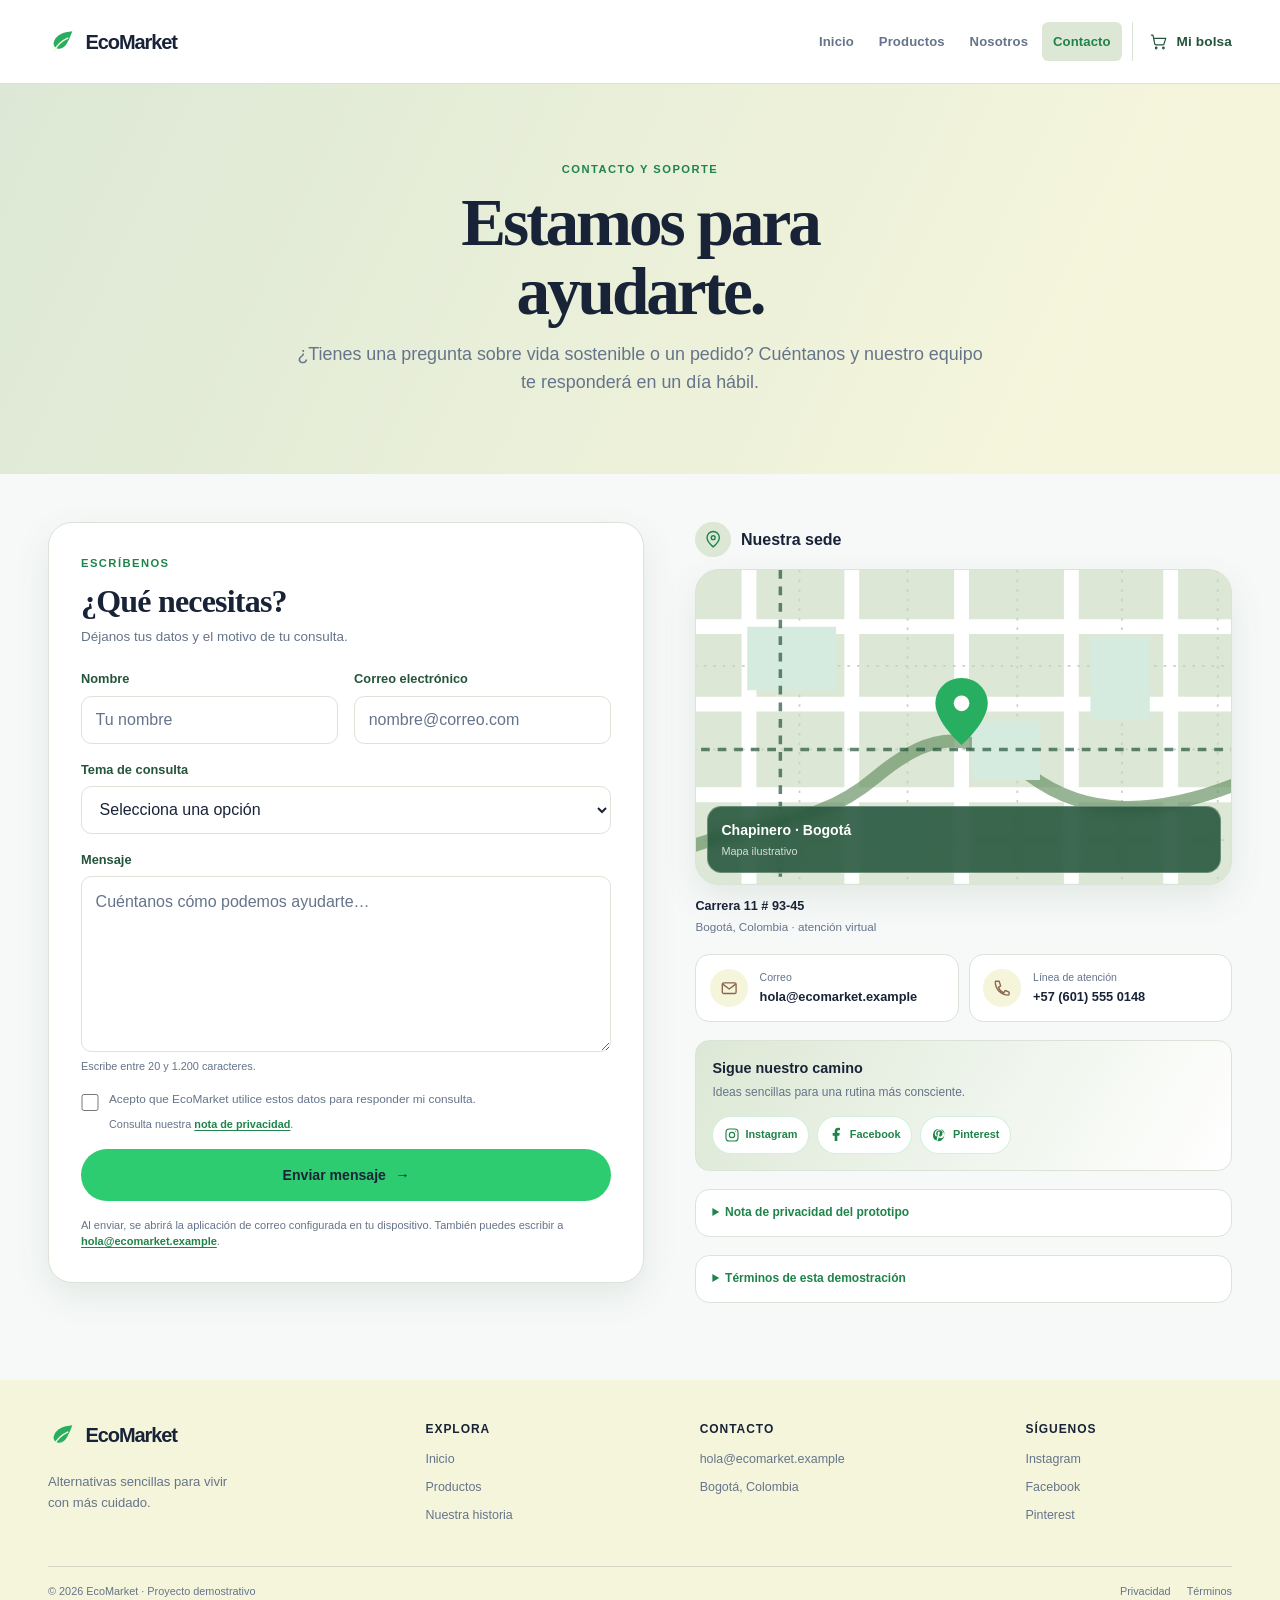
==== commit cc295b0a: "style: restaurar paleta verde y tierra" ====
--- a/views/contacto.html
+++ b/views/contacto.html
@@ -3,7 +3,7 @@
   <head>
     <meta charset="utf-8">
     <meta name="viewport" content="width=device-width, initial-scale=1">
-    <meta name="theme-color" content="#f7fafb">
+    <meta name="theme-color" content="#f7f9f8">
     <meta name="description" content="Comunícate con el equipo de EcoMarket.">
     <title>Contacto | EcoMarket</title>
     <link rel="stylesheet" href="../css/main.css"><link rel="stylesheet" href="../css/layout.css"><link rel="stylesheet" href="../css/components.css"><link rel="stylesheet" href="../css/animations.css">
@@ -75,14 +75,14 @@
               </div>
               <div class="contact-map" role="img" aria-label="Mapa ilustrativo de Chapinero, Bogotá. La dirección es de demostración y no corresponde a una tienda abierta al público.">
                 <svg viewBox="0 0 640 360" aria-hidden="true" preserveAspectRatio="xMidYMid slice">
-                  <rect width="640" height="360" fill="#e8f5fa"/>
+                  <rect width="640" height="360" fill="#dce8d5"/>
                   <path d="M0 65h640M0 154h640M0 258h640M74 0v360M192 0v360M318 0v360M444 0v360M558 0v360" stroke="#fff" stroke-width="17"/>
-                  <path d="M0 110h640M0 206h640M0 310h640M132 0v360M256 0v360M382 0v360M502 0v360M612 0v360" stroke="#c3dfe8" stroke-width="2" stroke-dasharray="3 8"/>
-                  <path d="M0 320c94-35 151-25 218-81 73-61 112-52 179-3 63 47 143 48 243 7" fill="none" stroke="#78bfd1" stroke-width="15" opacity=".7"/>
+                  <path d="M0 110h640M0 206h640M0 310h640M132 0v360M256 0v360M382 0v360M502 0v360M612 0v360" stroke="#c6d3bd" stroke-width="2" stroke-dasharray="3 8"/>
+                  <path d="M0 320c94-35 151-25 218-81 73-61 112-52 179-3 63 47 143 48 243 7" fill="none" stroke="#6c9567" stroke-width="15" opacity=".7"/>
                   <path d="M72 65h102v73H72zm258 108h78v68h-78zM466 77h68v94h-68zM205 270h83v62h-83z" fill="#d5ebdf"/>
-                  <path d="M110 0v360M0 206h640" stroke="#146f96" stroke-width="4" stroke-dasharray="10 9" opacity=".7"/>
-                  <circle cx="318" cy="154" r="30" fill="#ffad62" opacity=".28"/>
-                  <path d="M318 124c-17 0-30 13-30 29 0 22 30 48 30 48s30-26 30-48c0-16-13-29-30-29Z" fill="#146f96"/>
+                  <path d="M110 0v360M0 206h640" stroke="#24543b" stroke-width="4" stroke-dasharray="10 9" opacity=".7"/>
+                  <circle cx="318" cy="154" r="30" fill="#f5f5dc" opacity=".85"/>
+                  <path d="M318 124c-17 0-30 13-30 29 0 22 30 48 30 48s30-26 30-48c0-16-13-29-30-29Z" fill="#27ae60"/>
                   <circle cx="318" cy="153" r="9" fill="#fff"/>
                 </svg>
                 <div class="contact-map__caption"><strong>Chapinero · Bogotá</strong><span>Mapa ilustrativo</span></div>
--- a/css/main.css
+++ b/css/main.css
@@ -1,23 +1,20 @@
-/* EcoMarket · paleta cielo y mandarina, reinicio y estilos globales */
+/* EcoMarket · verdes naturales y tierra, reinicio y estilos globales */
 :root {
   color-scheme: light;
-  --color-primary: #ffad62;
-  --color-primary-dark: #ee8b40;
-  --color-brand: #146f96;
-  --color-brand-dark: #105675;
-  --color-forest: #204b55;
-  --color-leaf: #67a27f;
-  --color-sage: #e1f0f4;
-  --color-beige: #fff1e2;
-  --color-background: #f7fafb;
+  --color-primary: #2ecc71;
+  --color-primary-dark: #27ae60;
+  --color-brand: #27ae60;
+  --color-brand-dark: #1e8449;
+  --color-forest: #24543b;
+  --color-leaf: #6c9567;
+  --color-sage: #dce8d5;
+  --color-beige: #f5f5dc;
+  --color-background: #f7f9f8;
   --color-paper: #ffffff;
-  --color-earth: #b85e32;
-  --color-ink: #1d2b39;
-  --color-muted: #607487;
-  --color-line: #d9e5e9;
-  --color-sky: #e8f5fa;
-  --color-apricot: #fff0df;
-  --color-orange: #a84b1c;
+  --color-earth: #8b674f;
+  --color-ink: #182338;
+  --color-muted: #65748a;
+  --color-line: #dbe2d7;
   --color-error: #b33f35;
   --color-success: #33754a;
   --font-body: "Segoe UI", Arial, sans-serif;
@@ -26,7 +23,7 @@
   --radius-medium: 0.9rem;
   --radius-large: 1.5rem;
   --content-width: 74rem;
-  --shadow-soft: 0 0.8rem 2.2rem rgb(29 83 105 / 11%);
+  --shadow-soft: 0 0.8rem 2.2rem rgb(36 84 59 / 10%);
 }
 
 *,
@@ -43,7 +40,7 @@
 h1, h2, h3, h4, p, figure { margin: 0; }
 ul, ol { margin: 0; padding: 0; }
 
-:focus-visible { outline: 3px solid #a55220; outline-offset: 4px; }
+:focus-visible { outline: 3px solid #9a632f; outline-offset: 4px; }
 ::selection { background: var(--color-sage); color: var(--color-forest); }
 
 .page-wrap { width: min(var(--content-width), calc(100% - 2rem)); margin-inline: auto; }
--- a/css/layout.css
+++ b/css/layout.css
@@ -16,11 +16,11 @@
 .site-nav__checkbox:checked + .site-nav__button span:last-child { transform: translateY(-0.29rem) rotate(-45deg); }
 .site-nav__menu { position: absolute; top: calc(100% + 0.75rem); right: 0; display: none; min-width: min(17rem, calc(100vw - 2rem)); gap: 0.2rem; padding: 0.7rem; border: 1px solid var(--color-line); border-radius: var(--radius-medium); background: var(--color-paper); box-shadow: var(--shadow-soft); }
 .site-nav__checkbox:checked ~ .site-nav__menu { display: grid; }
-.site-nav__link { padding: 0.7rem 0.8rem; border-radius: var(--radius-small); color: var(--color-muted); font-size: 0.88rem; }
-.site-nav__link:hover, .site-nav__link--current { background: var(--color-sky); color: var(--color-brand-dark); }
+.site-nav__link { padding: 0.7rem 0.8rem; border-radius: var(--radius-small); color: var(--color-muted); font-size: 0.88rem; font-weight: 700; letter-spacing: 0.01em; }
+.site-nav__link:hover, .site-nav__link--current { background: var(--color-sage); color: var(--color-brand-dark); }
 .header-quicklinks { display: flex; align-items: center; gap: 0.15rem; }
 .header-icon { display: grid; width: 2.65rem; height: 2.65rem; place-items: center; border-radius: 50%; color: var(--color-muted); transition: background-color 180ms ease, color 180ms ease; }
-.header-icon:hover { background: var(--color-sky); color: var(--color-brand-dark); }
+.header-icon:hover { background: var(--color-sage); color: var(--color-brand-dark); }
 .header-icon svg { width: 1.35rem; fill: none; stroke: currentColor; stroke-linecap: round; stroke-linejoin: round; stroke-width: 1.8; }
 
 .site-footer { background: var(--color-beige); color: var(--color-ink); }
@@ -53,7 +53,7 @@
 @media (prefers-reduced-motion: reduce) {
   .site-nav__button span, .header-icon { transition: none; }
 }
-.header-cart { display: flex; align-items: center; gap: 0.5rem; padding: 0.65rem 0.8rem; border-top: 1px solid var(--color-line); color: var(--color-forest); font-size: 0.85rem; }
+.header-cart { display: flex; align-items: center; gap: 0.5rem; padding: 0.65rem 0.8rem; border-top: 1px solid var(--color-line); color: var(--color-forest); font-size: 0.85rem; font-weight: 700; letter-spacing: 0.01em; }
 .header-cart svg { width: 1.2rem; fill: none; stroke: currentColor; stroke-linecap: round; stroke-linejoin: round; stroke-width: 1.5; }
 @media (min-width: 54rem) {
   .header-cart { margin-left: 0.5rem; padding: 0.55rem 0 0.55rem 1rem; border-top: 0; border-left: 1px solid var(--color-line); }
--- a/css/components.css
+++ b/css/components.css
@@ -15,7 +15,7 @@
 .field label { color: var(--color-forest); font-size: 0.8rem; font-weight: 650; }
 .field input, .field textarea, .field select { width: 100%; min-height: 2.8rem; padding: 0.65rem 0.75rem; border: 1px solid var(--color-line); border-radius: var(--radius-small); background: var(--color-paper); color: var(--color-ink); }
 .field textarea { min-height: 7rem; resize: vertical; }
-.field input:focus, .field textarea:focus, .field select:focus { border-color: var(--color-brand); outline: 0; box-shadow: 0 0 0 3px rgb(20 111 150 / 16%); }
+.field input:focus, .field textarea:focus, .field select:focus { border-color: var(--color-brand); outline: 0; box-shadow: 0 0 0 3px rgb(39 174 96 / 16%); }
 
 .home-hero { position: relative; isolation: isolate; min-height: 34rem; overflow: hidden; background: var(--color-forest); color: white; }
 .home-hero__image, .home-hero__shade { position: absolute; z-index: -1; inset: 0; width: 100%; height: 100%; }
@@ -30,7 +30,7 @@
 
 .home-categories { display: flex; flex-wrap: wrap; justify-content: center; gap: 0.65rem; padding-block: 1.65rem; }
 .home-categories a { padding: 0.62rem 1.05rem; border: 1px solid var(--color-line); border-radius: 999px; background: var(--color-paper); color: var(--color-muted); font-size: 0.8rem; font-weight: 600; transition: background-color 180ms ease, border-color 180ms ease, color 180ms ease; }
-.home-categories a:hover { border-color: #add5e5; background: var(--color-sky); color: var(--color-brand-dark); }
+.home-categories a:hover { border-color: var(--color-leaf); background: var(--color-sage); color: var(--color-forest); }
 
 .section-space { padding-block: clamp(3.25rem, 7vw, 5.4rem); }
 .home-featured { background: var(--color-paper); }
@@ -56,7 +56,7 @@
 .product-card__link { display: inline-flex; align-items: center; gap: 0.2rem; color: var(--color-brand-dark); font-size: 0.74rem; font-weight: 700; white-space: nowrap; }
 .price-note { margin-top: 1.1rem; color: var(--color-muted); font-size: 0.72rem; }
 
-.home-values { padding-block: clamp(3.5rem, 7vw, 5.5rem); background: linear-gradient(115deg, var(--color-sky), var(--color-apricot)); }
+.home-values { padding-block: clamp(3.5rem, 7vw, 5.5rem); background: linear-gradient(115deg, var(--color-sage), var(--color-beige)); }
 .home-values__layout { display: grid; gap: 2.5rem; }
 .home-values__intro > p:not(.eyebrow) { max-width: 35rem; margin-top: 0.85rem; color: var(--color-muted); }
 .home-values__intro .text-link { margin-top: 1.15rem; }
@@ -100,7 +100,7 @@
 
 /* Catálogo sostenible: filtros y paginación funcionan sin JavaScript. */
 .catalog-page { padding-bottom: clamp(3rem, 6vw, 5rem); }
-.catalog-intro { padding-block: clamp(2.4rem, 5vw, 4.2rem); background: linear-gradient(115deg, var(--color-sky), var(--color-apricot) 80%); }
+.catalog-intro { padding-block: clamp(2.4rem, 5vw, 4.2rem); background: linear-gradient(115deg, var(--color-sage), var(--color-beige) 80%); }
 .catalog-intro .page-wrap { display: grid; justify-items: start; }
 .catalog-intro h1 { max-width: 17ch; font-family: var(--font-display); font-size: clamp(2.2rem, 5vw, 3.7rem); letter-spacing: -0.04em; line-height: 1.08; }
 .catalog-intro .page-wrap > p:last-child { margin-top: 0.6rem; color: var(--color-muted); }
@@ -108,7 +108,7 @@
 .catalog-heading h2 { font-family: var(--font-display); font-size: clamp(1.5rem, 3vw, 2rem); line-height: 1.2; }
 .catalog-heading p, .catalog-toolbar, .catalog-footnote, .filter-note { color: var(--color-muted); font-size: 0.8rem; }
 .catalog-heading p { margin-top: 0.35rem; }
-.catalog-count { flex: 0 0 auto; padding: 0.35rem 0.7rem; border-radius: 999px; background: var(--color-sky); color: var(--color-brand-dark); font-size: 0.72rem; font-weight: 700; }
+.catalog-count { flex: 0 0 auto; padding: 0.35rem 0.7rem; border-radius: 999px; background: var(--color-sage); color: var(--color-forest); font-size: 0.72rem; font-weight: 700; }
 .catalog-layout { display: grid; align-items: start; gap: 1.25rem; }
 .catalog-sidebar { display: grid; gap: 1rem; padding: 1rem; border: 1px solid var(--color-line); border-radius: var(--radius-medium); background: var(--color-paper); }
 .catalog-sidebar__heading { display: flex; align-items: center; justify-content: space-between; gap: 0.75rem; }
@@ -121,8 +121,8 @@
 .catalog-filter__options label { display: flex; min-height: 2.35rem; align-items: center; justify-content: space-between; gap: 0.5rem; padding: 0.45rem 0.6rem; border-radius: var(--radius-small); color: var(--color-muted); font-size: 0.78rem; cursor: pointer; transition: color 160ms ease, background-color 160ms ease; }
 .catalog-filter__options label:hover { background: #f1f5f2; color: var(--color-forest); }
 .catalog-filter__options label span { color: #8994a2; font-size: 0.69rem; }
-.catalog-filter__options .catalog-control:checked + label { background: var(--color-sky); color: var(--color-brand-dark); font-weight: 700; }
-.catalog-filter__options .catalog-control:focus-visible + label, .catalog-stock-filter .catalog-control:focus-visible + label { outline: 3px solid #a55220; outline-offset: 2px; }
+.catalog-filter__options .catalog-control:checked + label { background: var(--color-sage); color: var(--color-forest); font-weight: 700; }
+.catalog-filter__options .catalog-control:focus-visible + label, .catalog-stock-filter .catalog-control:focus-visible + label { outline: 3px solid #9a632f; outline-offset: 2px; }
 .catalog-stock-filter { padding-top: 0.2rem; border-top: 1px solid #edf0f4; }
 .catalog-stock-filter label { display: flex; min-height: 2.5rem; align-items: center; gap: 0.55rem; color: var(--color-muted); font-size: 0.78rem; cursor: pointer; }
 .catalog-stock-filter__check { display: grid; width: 1.1rem; height: 1.1rem; place-items: center; border: 1px solid #bcc8d2; border-radius: 0.25rem; background: white; }
@@ -137,26 +137,26 @@
 .catalog-card__image { position: relative; aspect-ratio: 1 / 0.82; }
 .catalog-card__image img { width: 100%; height: 100%; object-fit: cover; }
 .product-badge { position: absolute; top: 0.65rem; left: 0.65rem; max-width: calc(100% - 4rem); padding: 0.28rem 0.58rem; overflow: hidden; border-radius: 999px; color: white; font-size: 0.58rem; font-weight: 800; letter-spacing: 0.065em; text-overflow: ellipsis; text-transform: uppercase; white-space: nowrap; }
-.product-badge--green { background: #139b6a; }
-.product-badge--orange { background: #b95318; }
-.product-badge--blue { background: #1d6592; }
-.product-badge--purple { background: #6849a8; }
+.product-badge--green { background: var(--color-primary); color: var(--color-ink); }
+.product-badge--orange { background: var(--color-earth); }
+.product-badge--blue { background: var(--color-forest); }
+.product-badge--purple { background: #367b55; }
 .favorite-toggle__label { position: absolute; top: 0.6rem; right: 0.6rem; display: grid; width: 2.25rem; height: 2.25rem; place-items: center; border: 1px solid rgb(24 35 56 / 9%); border-radius: 50%; background: rgb(255 255 255 / 94%); color: #8793a4; cursor: pointer; transition: color 160ms ease, transform 160ms ease, background-color 160ms ease; }
-.favorite-toggle__label:hover { transform: scale(1.08); color: #e34f60; }
+.favorite-toggle__label:hover { transform: scale(1.08); color: var(--color-brand-dark); }
 .favorite-toggle__label svg { width: 1.15rem; fill: none; stroke: currentColor; stroke-linecap: round; stroke-linejoin: round; stroke-width: 1.8; }
-.favorite-toggle:checked + .favorite-toggle__label { background: #fff0f1; color: #e34f60; }
+.favorite-toggle:checked + .favorite-toggle__label { background: var(--color-sage); color: var(--color-brand-dark); }
 .favorite-toggle:checked + .favorite-toggle__label svg { fill: currentColor; }
-.favorite-toggle:focus-visible + .favorite-toggle__label { outline: 3px solid #a55220; outline-offset: 3px; }
+.favorite-toggle:focus-visible + .favorite-toggle__label { outline: 3px solid #9a632f; outline-offset: 3px; }
 .catalog-card__stock { margin-top: 0.6rem; font-size: 0.7rem; font-weight: 650; }
 .product-stock--available { color: var(--color-success); }
-.product-stock--low { color: #a26417; }
+.product-stock--low { color: var(--color-earth); }
 .product-stock--out { color: var(--color-error); }
 .catalog-pagination { display: flex; align-items: center; justify-content: center; gap: 0.45rem; margin-top: 1.7rem; }
 .catalog-pagination__label { margin-right: 0.3rem; color: var(--color-muted); font-size: 0.78rem; }
 .catalog-pagination__choice { display: grid; width: 2.65rem; height: 2.65rem; place-items: center; border: 1px solid var(--color-line); border-radius: var(--radius-small); background: white; color: var(--color-muted); font-size: 0.82rem; font-weight: 700; cursor: pointer; }
 .catalog-pagination__choice:hover { border-color: var(--color-brand); color: var(--color-brand-dark); }
 .catalog-page:has(#pagina-1:checked) .catalog-pagination__choice[for="pagina-1"], .catalog-page:has(#pagina-2:checked) .catalog-pagination__choice[for="pagina-2"] { border-color: var(--color-brand); background: var(--color-brand); color: white; }
-.catalog-page:has(#pagina-1:focus-visible) .catalog-pagination__choice[for="pagina-1"], .catalog-page:has(#pagina-2:focus-visible) .catalog-pagination__choice[for="pagina-2"] { outline: 3px solid #a55220; outline-offset: 3px; }
+.catalog-page:has(#pagina-1:focus-visible) .catalog-pagination__choice[for="pagina-1"], .catalog-page:has(#pagina-2:focus-visible) .catalog-pagination__choice[for="pagina-2"] { outline: 3px solid #9a632f; outline-offset: 3px; }
 .catalog-footnote { margin-top: 1rem; text-align: center; font-size: 0.7rem; }
 
 /* Cada filtro se combina con los demás mediante selectores :has(). */
@@ -210,17 +210,17 @@
 .about-hero h1 { max-width: 12ch; font-family: var(--font-display); font-size: clamp(2.8rem, 7vw, 5.2rem); letter-spacing: -0.045em; line-height: 0.99; text-wrap: balance; }
 .about-hero__content > p:not(.eyebrow) { max-width: 38rem; margin-top: 1rem; color: rgb(255 255 255 / 88%); font-size: clamp(1rem, 2vw, 1.16rem); line-height: 1.6; }
 .button--light { margin-top: 1.5rem; background: white; color: var(--color-forest); }
-.button--light:hover { transform: translateY(-2px); background: var(--color-apricot); }
+.button--light:hover { transform: translateY(-2px); background: var(--color-beige); }
 .about-principles { display: grid; grid-template-columns: minmax(0, 1fr); gap: 0.75rem; padding-block: 2rem; }
 .principle-card { display: grid; grid-template-columns: 3rem minmax(0, 1fr); align-items: center; column-gap: 0.75rem; padding: 0.85rem; border: 1px solid #edf0f4; border-radius: var(--radius-medium); background: white; }
-.principle-card__icon { display: grid; grid-row: span 2; width: 2.8rem; height: 2.8rem; place-items: center; border-radius: 50%; background: var(--color-sky); color: var(--color-brand); }
-.principle-card__icon--orange { background: var(--color-apricot); color: var(--color-orange); }
-.principle-card__icon--green { background: #e4f4e8; color: #28804a; }
-.principle-card__icon--teal { background: #e0f4f0; color: #218474; }
+.principle-card__icon { display: grid; grid-row: span 2; width: 2.8rem; height: 2.8rem; place-items: center; border-radius: 50%; background: var(--color-sage); color: var(--color-brand-dark); }
+.principle-card__icon--earth { background: var(--color-beige); color: var(--color-earth); }
+.principle-card__icon--green { background: var(--color-sage); color: var(--color-forest); }
+.principle-card__icon--teal { background: #e4f4e8; color: #24543b; }
 .principle-card__icon svg { width: 1.45rem; fill: none; stroke: currentColor; stroke-linecap: round; stroke-linejoin: round; stroke-width: 1.8; }
 .principle-card h2 { align-self: end; font-size: 0.84rem; line-height: 1.25; }
 .principle-card p { align-self: start; margin-top: 0.2rem; color: var(--color-muted); font-size: 0.71rem; line-height: 1.4; }
-.about-story { padding-block: clamp(3rem, 7vw, 5.8rem); background: #eef7fa; }
+.about-story { padding-block: clamp(3rem, 7vw, 5.8rem); background: #f2f6f3; }
 .about-story__layout { display: grid; align-items: center; gap: 2rem; }
 .about-illustration { overflow: hidden; border-radius: var(--radius-large); box-shadow: var(--shadow-soft); }
 .about-illustration svg, .commitment-art svg { width: 100%; height: auto; }
@@ -231,7 +231,7 @@
 .about-commitment__layout { display: grid; align-items: center; gap: 2rem; }
 .commitment-list { display: grid; gap: 0.75rem; margin-top: 1.35rem; list-style: none; }
 .commitment-list li { display: flex; align-items: flex-start; gap: 0.6rem; color: var(--color-muted); font-size: 0.84rem; line-height: 1.5; }
-.commitment-list li span { display: grid; flex: 0 0 1.3rem; width: 1.3rem; height: 1.3rem; place-items: center; border-radius: 50%; background: #e4f4e8; color: #258047; font-size: 0.75rem; font-weight: 800; }
+.commitment-list li span { display: grid; flex: 0 0 1.3rem; width: 1.3rem; height: 1.3rem; place-items: center; border-radius: 50%; background: var(--color-sage); color: var(--color-forest); font-size: 0.75rem; font-weight: 800; }
 .commitment-art { overflow: hidden; border-radius: var(--radius-large); box-shadow: var(--shadow-soft); }
 .about-reviews { padding-block: clamp(3rem, 7vw, 5.5rem); }
 .about-reviews__heading { display: flex; flex-direction: column; gap: 0.6rem; }
@@ -239,17 +239,17 @@
 .about-reviews__heading > p { color: var(--color-muted); font-size: 0.74rem; }
 .review-viewport { overflow: hidden; margin-top: 1.4rem; border-radius: var(--radius-large); }
 .review-track { display: flex; width: 100%; transition: transform 420ms cubic-bezier(.2,.75,.25,1); }
-.review-card { display: flex; flex: 0 0 100%; min-width: 0; min-height: 18rem; flex-direction: column; justify-content: space-between; padding: clamp(1.35rem, 4vw, 2.3rem); border: 1px solid var(--color-line); border-radius: var(--radius-large); background: var(--color-apricot); }
-.review-card:nth-child(even) { background: var(--color-sky); }
-.review-card__stars { color: #e7a900; font-size: 1rem; letter-spacing: 0.18em; }
+.review-card { display: flex; flex: 0 0 100%; min-width: 0; min-height: 18rem; flex-direction: column; justify-content: space-between; padding: clamp(1.35rem, 4vw, 2.3rem); border: 1px solid var(--color-line); border-radius: var(--radius-large); background: var(--color-beige); }
+.review-card:nth-child(even) { background: var(--color-sage); }
+.review-card__stars { color: var(--color-earth); font-size: 1rem; letter-spacing: 0.18em; }
 .review-card blockquote { max-width: 56ch; margin-block: 1.25rem 1.6rem; color: var(--color-ink); font-family: var(--font-display); font-size: clamp(1.15rem, 2.5vw, 1.55rem); font-style: italic; line-height: 1.55; }
 .review-card figcaption { display: flex; align-items: center; gap: 0.7rem; font-size: 0.8rem; }
 .review-card figcaption > span:last-child { display: grid; gap: 0.1rem; }
 .review-card figcaption small { color: var(--color-muted); font-size: 0.7rem; }
 .review-avatar { display: grid; flex: 0 0 2.65rem; width: 2.65rem; height: 2.65rem; place-items: center; border-radius: 50%; background: #d9b18d; color: #563f31; font-size: 0.74rem; font-weight: 800; }
-.review-avatar--sage { background: #cfdfd3; color: #345943; }
-.review-avatar--peach { background: #f2d6c7; color: #764c3b; }
-.review-avatar--blue { background: #cbdcf0; color: #355478; }
+.review-avatar--sage { background: var(--color-sage); color: var(--color-forest); }
+.review-avatar--peach { background: var(--color-beige); color: var(--color-earth); }
+.review-avatar--blue { background: #e4f4e8; color: var(--color-forest); }
 .review-controls { display: flex; justify-content: center; gap: 0.55rem; margin-top: 1rem; }
 .review-controls label { display: grid; width: 1.85rem; height: 1.85rem; place-items: center; border: 1px solid #cbd4d0; border-radius: 50%; background: white; cursor: pointer; }
 .review-controls label::after { width: 0.45rem; height: 0.45rem; border-radius: 50%; background: #a4b0aa; content: ""; transition: transform 180ms ease, background-color 180ms ease; }
@@ -259,9 +259,9 @@
 .about-reviews:has(#testimonio-3:checked) .review-track { transform: translateX(-200%); }
 .about-reviews:has(#testimonio-1:checked) .review-controls label:nth-child(1), .about-reviews:has(#testimonio-2:checked) .review-controls label:nth-child(2), .about-reviews:has(#testimonio-3:checked) .review-controls label:nth-child(3) { border-color: var(--color-brand); }
 .about-reviews:has(#testimonio-1:checked) .review-controls label:nth-child(1)::after, .about-reviews:has(#testimonio-2:checked) .review-controls label:nth-child(2)::after, .about-reviews:has(#testimonio-3:checked) .review-controls label:nth-child(3)::after { transform: scale(1.2); background: var(--color-brand); }
-.about-reviews:has(#testimonio-1:focus-visible) .review-controls label:nth-child(1), .about-reviews:has(#testimonio-2:focus-visible) .review-controls label:nth-child(2), .about-reviews:has(#testimonio-3:focus-visible) .review-controls label:nth-child(3) { outline: 3px solid #a55220; outline-offset: 3px; }
-.about-cta { position: relative; isolation: isolate; overflow: hidden; padding-block: clamp(3.2rem, 7vw, 5.5rem); background: linear-gradient(120deg, #155b7e, #146f96); color: white; text-align: center; }
-.about-cta::after { position: absolute; z-index: -1; top: -7rem; right: max(4vw, calc((100vw - var(--content-width)) / 2)); width: 17rem; aspect-ratio: 1; border: 2.5rem solid rgb(255 173 98 / 24%); border-radius: 50%; content: ""; }
+.about-reviews:has(#testimonio-1:focus-visible) .review-controls label:nth-child(1), .about-reviews:has(#testimonio-2:focus-visible) .review-controls label:nth-child(2), .about-reviews:has(#testimonio-3:focus-visible) .review-controls label:nth-child(3) { outline: 3px solid #9a632f; outline-offset: 3px; }
+.about-cta { position: relative; isolation: isolate; overflow: hidden; padding-block: clamp(3.2rem, 7vw, 5.5rem); background: linear-gradient(120deg, var(--color-forest), var(--color-primary-dark)); color: white; text-align: center; }
+.about-cta::after { position: absolute; z-index: -1; top: -7rem; right: max(4vw, calc((100vw - var(--content-width)) / 2)); width: 17rem; aspect-ratio: 1; border: 2.5rem solid rgb(245 245 220 / 24%); border-radius: 100% 0 100% 0; transform: rotate(45deg); content: ""; }
 .about-cta .page-wrap { display: grid; justify-items: center; }
 .about-cta h2 { font-family: var(--font-display); font-size: clamp(2rem, 5vw, 3.5rem); line-height: 1.1; }
 .about-cta__content > p:not(.eyebrow), .about-cta .page-wrap > p:not(.eyebrow) { max-width: 38rem; margin-top: 0.7rem; color: rgb(255 255 255 / 82%); }
@@ -293,7 +293,7 @@
 
 /* Contacto: formulario accesible y datos de atención. */
 .contact-page { padding-bottom: clamp(3rem, 6vw, 5rem); }
-.contact-intro { padding-block: clamp(2.8rem, 6vw, 4.8rem); background: linear-gradient(115deg, var(--color-sky), var(--color-apricot) 83%); text-align: center; }
+.contact-intro { padding-block: clamp(2.8rem, 6vw, 4.8rem); background: linear-gradient(115deg, var(--color-sage), var(--color-beige) 83%); text-align: center; }
 .contact-intro .page-wrap { display: grid; justify-items: center; }
 .contact-intro h1 { max-width: 16ch; font-family: var(--font-display); font-size: clamp(2.4rem, 6vw, 4.2rem); letter-spacing: -0.045em; line-height: 1.03; text-wrap: balance; }
 .contact-intro .page-wrap > p:last-child { max-width: 43rem; margin-top: 0.85rem; color: var(--color-muted); font-size: clamp(0.98rem, 2vw, 1.12rem); line-height: 1.6; }
@@ -305,9 +305,9 @@
 .contact-form { display: grid; gap: 1rem; margin-top: 1.35rem; }
 .contact-form__fields { display: grid; gap: 0.95rem; }
 .contact-form .field label { font-size: 0.8rem; }
-.contact-form .field input, .contact-form .field select { min-height: 3rem; padding-inline: 0.85rem; border-color: #d2e0e7; border-radius: 0.65rem; }
-.contact-form .field textarea { min-height: 9rem; padding: 0.8rem 0.85rem; border-color: #d2e0e7; border-radius: 0.65rem; line-height: 1.55; }
-.contact-form .field input::placeholder, .contact-form .field textarea::placeholder { color: #8497a7; opacity: 1; }
+.contact-form .field input, .contact-form .field select { min-height: 3rem; padding-inline: 0.85rem; border-color: var(--color-line); border-radius: 0.65rem; }
+.contact-form .field textarea { min-height: 9rem; padding: 0.8rem 0.85rem; border-color: var(--color-line); border-radius: 0.65rem; line-height: 1.55; }
+.contact-form .field input::placeholder, .contact-form .field textarea::placeholder { color: var(--color-muted); opacity: 1; }
 .contact-form .field small { color: var(--color-muted); font-size: 0.68rem; }
 .contact-consent { display: grid; grid-template-columns: 1.15rem minmax(0, 1fr); align-items: start; gap: 0.6rem; }
 .contact-consent input { width: 1.1rem; height: 1.1rem; margin: 0.14rem 0 0; accent-color: var(--color-brand); }
@@ -321,29 +321,29 @@
 .contact-aside { display: grid; align-content: start; gap: 1.3rem; }
 .contact-section-heading { display: flex; align-items: center; gap: 0.65rem; margin-bottom: 0.75rem; }
 .contact-section-heading h2 { font-size: 1rem; }
-.contact-section-heading__icon { display: grid; width: 2.2rem; height: 2.2rem; place-items: center; border-radius: 50%; background: var(--color-sky); color: var(--color-brand); }
+.contact-section-heading__icon { display: grid; width: 2.2rem; height: 2.2rem; place-items: center; border-radius: 50%; background: var(--color-sage); color: var(--color-brand-dark); }
 .contact-section-heading__icon svg { width: 1.15rem; fill: none; stroke: currentColor; stroke-linecap: round; stroke-linejoin: round; stroke-width: 1.8; }
-.contact-map { position: relative; aspect-ratio: 1.7 / 1; overflow: hidden; border: 1px solid var(--color-line); border-radius: var(--radius-large); background: var(--color-sky); box-shadow: var(--shadow-soft); }
+.contact-map { position: relative; aspect-ratio: 1.7 / 1; overflow: hidden; border: 1px solid var(--color-line); border-radius: var(--radius-large); background: var(--color-sage); box-shadow: var(--shadow-soft); }
 .contact-map > svg { width: 100%; height: 100%; }
-.contact-map__caption { position: absolute; right: 0.65rem; bottom: 0.65rem; left: 0.65rem; display: grid; gap: 0.1rem; padding: 0.75rem 0.85rem; border: 1px solid rgb(255 255 255 / 26%); border-radius: var(--radius-medium); background: rgb(23 55 67 / 88%); color: white; backdrop-filter: blur(5px); }
+.contact-map__caption { position: absolute; right: 0.65rem; bottom: 0.65rem; left: 0.65rem; display: grid; gap: 0.1rem; padding: 0.75rem 0.85rem; border: 1px solid rgb(255 255 255 / 26%); border-radius: var(--radius-medium); background: rgb(36 84 59 / 88%); color: white; backdrop-filter: blur(5px); }
 .contact-map__caption strong { font-size: 0.88rem; }
 .contact-map__caption span { color: rgb(255 255 255 / 78%); font-size: 0.68rem; }
 .contact-address { display: grid; gap: 0.12rem; margin-top: 0.7rem; color: var(--color-ink); font-size: 0.79rem; font-style: normal; }
 .contact-address span { color: var(--color-muted); font-size: 0.73rem; }
 .contact-methods { display: grid; gap: 0.65rem; }
 .contact-method { display: flex; min-width: 0; align-items: center; gap: 0.75rem; padding: 0.85rem; border: 1px solid var(--color-line); border-radius: var(--radius-medium); background: var(--color-paper); transition: border-color 160ms ease, transform 160ms ease; }
-.contact-method:hover { transform: translateY(-2px); border-color: #a6cfdf; }
-.contact-method__icon { display: grid; flex: 0 0 2.35rem; width: 2.35rem; height: 2.35rem; place-items: center; border-radius: 50%; background: var(--color-apricot); color: var(--color-orange); }
+.contact-method:hover { transform: translateY(-2px); border-color: var(--color-leaf); }
+.contact-method__icon { display: grid; flex: 0 0 2.35rem; width: 2.35rem; height: 2.35rem; place-items: center; border-radius: 50%; background: var(--color-beige); color: var(--color-earth); }
 .contact-method__icon svg { width: 1.15rem; fill: none; stroke: currentColor; stroke-linecap: round; stroke-linejoin: round; stroke-width: 1.8; }
 .contact-method > span:last-child { display: grid; min-width: 0; gap: 0.08rem; }
 .contact-method small { color: var(--color-muted); font-size: 0.66rem; }
 .contact-method strong { overflow-wrap: anywhere; color: var(--color-ink); font-size: 0.8rem; }
-.contact-social { padding: 1rem; border: 1px solid var(--color-line); border-radius: var(--radius-medium); background: linear-gradient(120deg, var(--color-sky), #fff); }
+.contact-social { padding: 1rem; border: 1px solid var(--color-line); border-radius: var(--radius-medium); background: linear-gradient(120deg, var(--color-sage), #fff); }
 .contact-social h2 { font-size: 0.9rem; }
 .contact-social > p { margin-top: 0.2rem; color: var(--color-muted); font-size: 0.75rem; }
 .contact-social__links { display: flex; flex-wrap: wrap; gap: 0.5rem; margin-top: 0.85rem; }
-.contact-social__links a { display: inline-flex; min-height: 2.4rem; align-items: center; gap: 0.35rem; padding: 0.45rem 0.65rem; border: 1px solid rgb(20 111 150 / 15%); border-radius: 999px; background: white; color: var(--color-brand-dark); font-size: 0.68rem; font-weight: 700; transition: background-color 160ms ease, transform 160ms ease; }
-.contact-social__links a:hover { transform: translateY(-1px); background: var(--color-apricot); }
+.contact-social__links a { display: inline-flex; min-height: 2.4rem; align-items: center; gap: 0.35rem; padding: 0.45rem 0.65rem; border: 1px solid rgb(39 174 96 / 20%); border-radius: 999px; background: white; color: var(--color-brand-dark); font-size: 0.68rem; font-weight: 700; transition: background-color 160ms ease, transform 160ms ease; }
+.contact-social__links a:hover { transform: translateY(-1px); background: var(--color-beige); }
 .contact-social__links svg { width: 1rem; fill: none; stroke: currentColor; stroke-linecap: round; stroke-linejoin: round; stroke-width: 1.7; }
 .contact-privacy { padding: 0.85rem 1rem; border: 1px solid var(--color-line); border-radius: var(--radius-medium); background: white; }
 .contact-privacy summary { color: var(--color-brand-dark); font-size: 0.75rem; font-weight: 700; cursor: pointer; }
